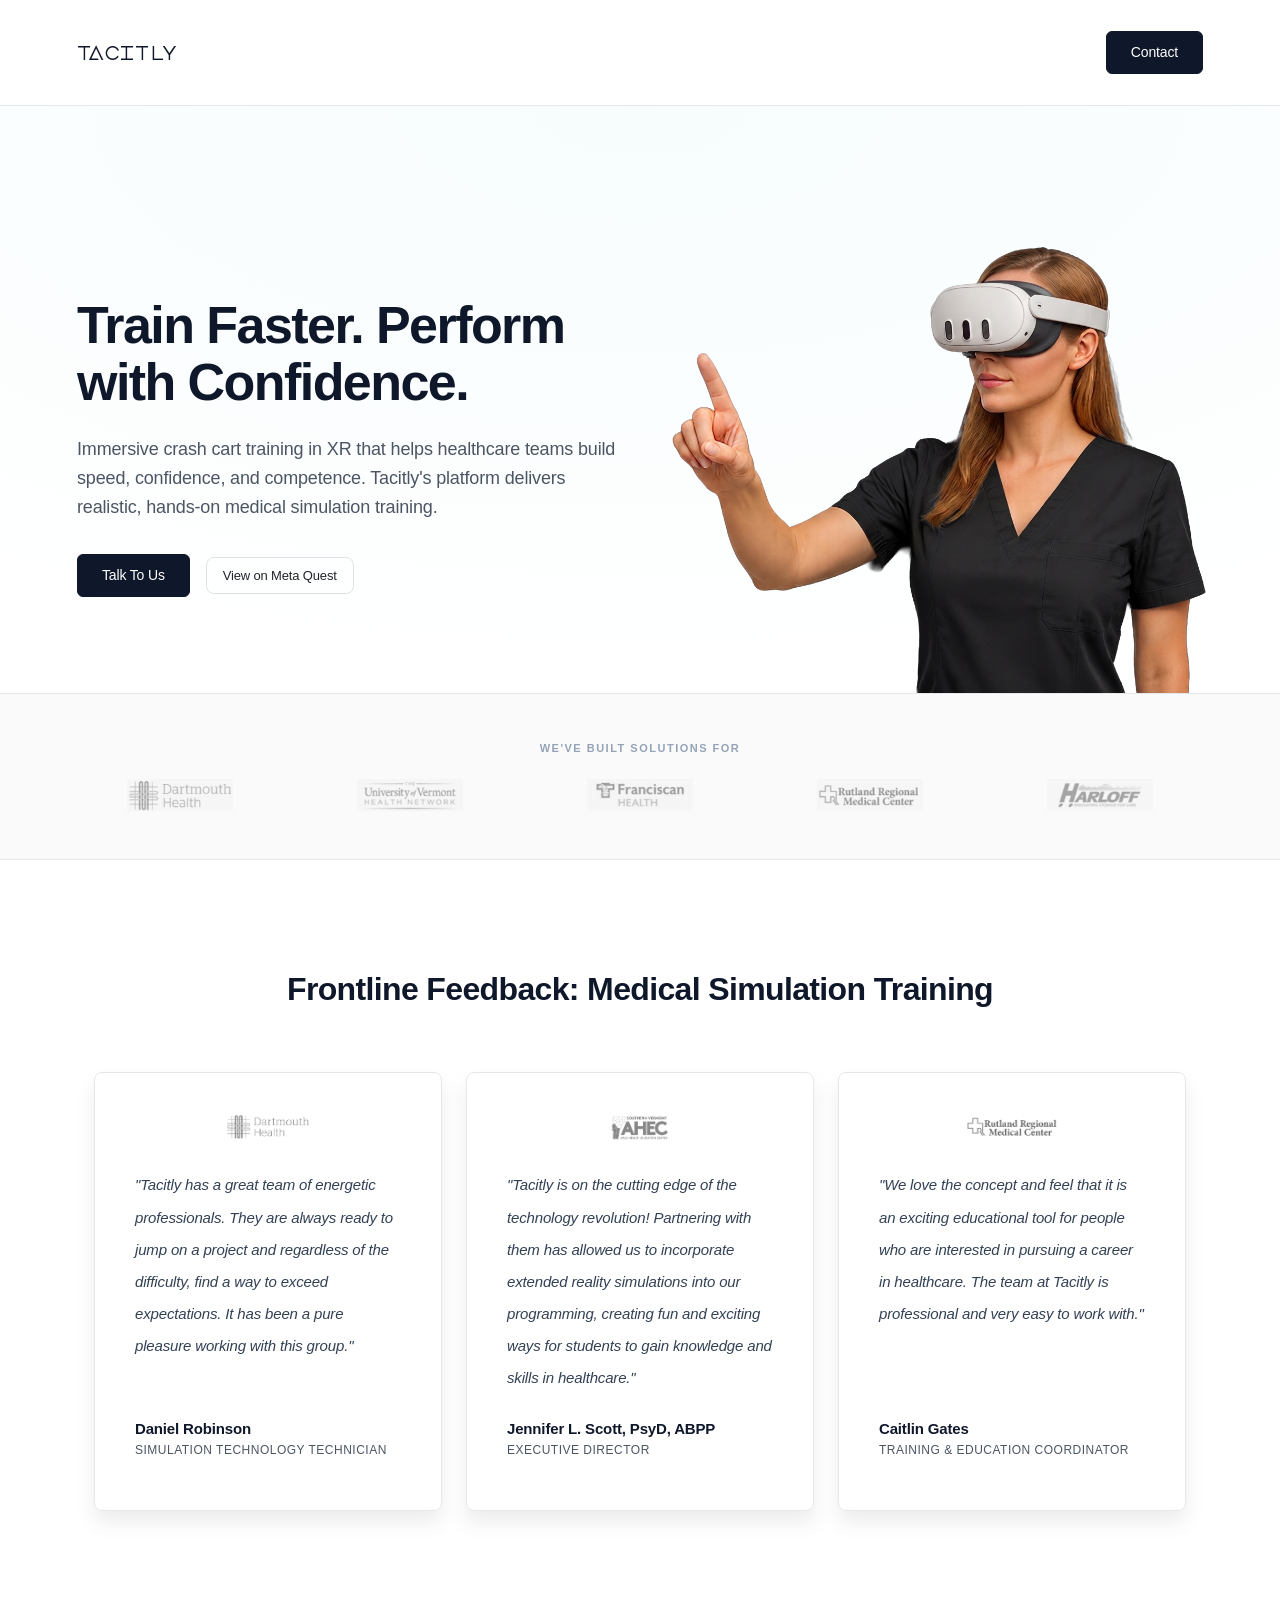
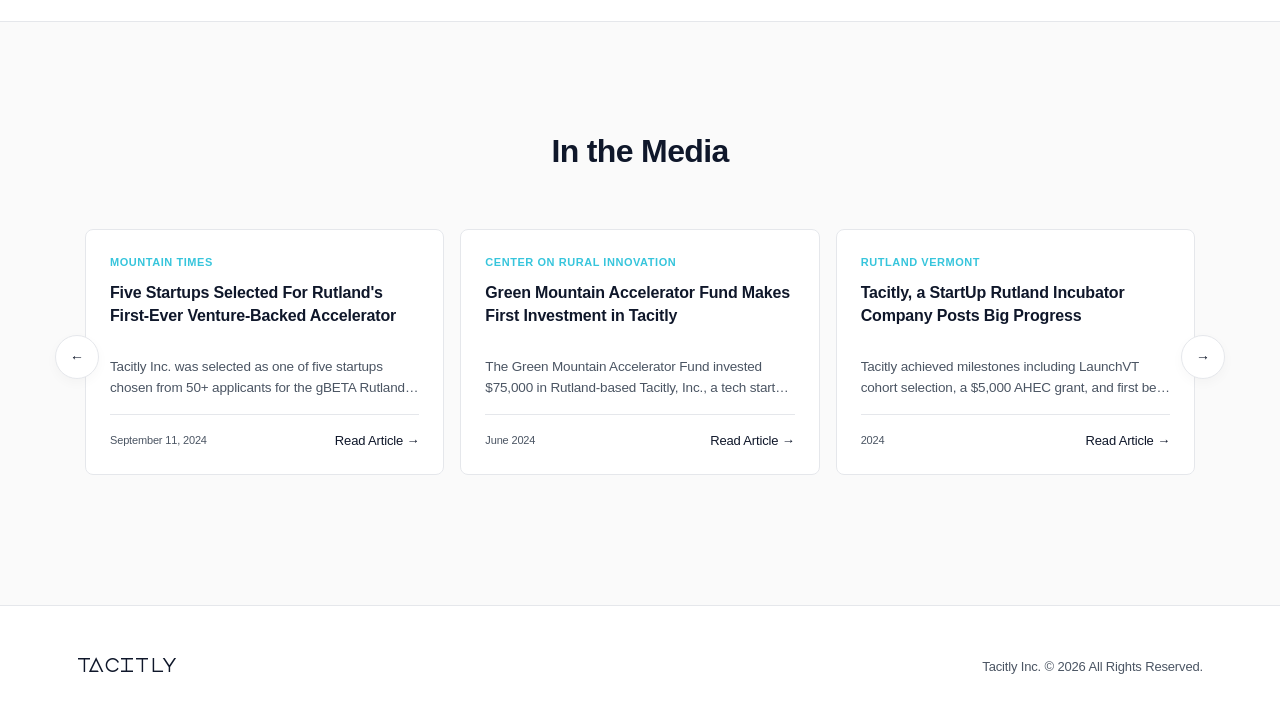
==== index.html @ 2a9a5fd8 "Update index.html" ====
<!DOCTYPE html>
<html lang="en">

<head>
    <meta charset="UTF-8">
    <meta name="viewport" content="width=device-width, initial-scale=1.0">
    <link class="favicon" rel="icon" href="favicon.ico" type="image/x-icon">
    <link rel="shortcut icon" href="favicon.ico" type="image/x-icon">

    <title>Tacitly | XR Training for Healthcare</title>
    <link rel="stylesheet" href="assets/css/bootstrap.min.css">
    <link rel="stylesheet" href="assets/css/aos.css">
    <link rel="stylesheet" href="assets/css/style.css">
    
    <style>
        /* ==========================================================================
           Hyper-Pro Design Tokens & Custom Font Compilation
           ========================================================================== */
        @font-face {
            font-family: 'EarthOrbiter';
            src: url('assets/earthorbiter.ttf') format('truetype');
            font-weight: normal;
            font-style: normal;
            font-display: swap;
        }

        :root {
            --bg-pure: #ffffff;
            --bg-subtle: #fafafa;
            --border-clean: #e5e7eb;
            --text-main: #0f172a;
            --text-muted: #4b5563;
            --accent-blue: #37c5dc;
        }

        body {
            font-family: -apple-system, BlinkMacSystemFont, "Segoe UI", Roboto, Helvetica, Arial, sans-serif;
            background-color: var(--bg-pure);
            color: var(--text-main);
            letter-spacing: -0.01em;
            -webkit-font-smoothing: antialiased;
        }

        /* High-End Typography Brandmark */
        .brand_text {
            font-family: 'EarthOrbiter', sans-serif;
            color: var(--text-main);
            font-size: 22px;
            font-weight: normal;
            letter-spacing: 0.05em;
            text-transform: uppercase;
            text-decoration: none;
            display: inline-block;
            line-height: 1;
        }
        a.brand_text:hover {
            color: var(--text-main);
            opacity: 0.85;
        }

        /* Clean Header */
        .header {
            background: rgba(255, 255, 255, 0.8) !important;
            backdrop-filter: blur(12px);
            -webkit-backdrop-filter: blur(12px);
            border-bottom: 1px solid var(--border-clean);
            transition: all 0.2s ease;
        }

        /* Geometric Action Buttons */
        .btn_pro_primary {
            background-color: #0f172a;
            color: #ffffff;
            font-weight: 500;
            font-size: 14px;
            padding: 10px 24px;
            border-radius: 6px;
            border: 1px solid #0f172a;
            transition: all 0.15s ease-in-out;
            text-decoration: none;
            display: inline-block;
        }
        .btn_pro_primary:hover {
            background-color: #1e293b;
            color: #ffffff;
            border-color: #1e293b;
        }

        /* Typography Scale */
        .hero_title {
            font-size: 52px;
            font-weight: 700;
            letter-spacing: -0.03em;
            line-height: 1.1;
            color: var(--text-main);
            margin-bottom: 24px;
        }
        @media (max-width: 991px) {
            .hero_title { font-size: 40px; }
        }

        .hero_desc {
            font-size: 18px;
            line-height: 1.6;
            color: var(--text-muted);
            margin-bottom: 32px;
            max-width: 540px;
        }

        .hero_sec {
            padding-top: 120px 0 90px 0;
            background: radial-gradient(100% 100% at 50% 0%, rgba(55, 197, 220, 0.04) 0%, rgba(255, 255, 255, 0) 100%);
        }

        .hero_imgBox img {
            border-radius: 0;
            border: none;
            box-shadow: none;
        }

        /* Institutional Partner Section */
        .featured_sec {
            padding: 48px 0;
            border-top: 1px solid var(--border-clean);
            border-bottom: 1px solid var(--border-clean);
            background: var(--bg-subtle);
        }
        .featured_logo {
            max-height: 32px !important;
            object-fit: contain;
            filter: grayscale(1) contrast(0.9) opacity(0.5);
            transition: filter 0.2s ease;
        }
        .featured_logo:hover {
            filter: grayscale(1) contrast(1) opacity(0.8);
        }

        /* Testimonials Layout Grid */
        .feedbacks_sec {
            background-color: var(--bg-pure);
            padding: 110px 0;
        }
        .feedbacks_secTitle {
            font-size: 32px;
            font-weight: 700;
            letter-spacing: -0.02em;
            margin-bottom: 64px;
        }
        .feedback_item {
            background: var(--bg-pure);
            border-radius: 8px;
            padding: 40px;
            border: 1px solid var(--border-clean);
            height: 100%;
            display: flex;
            flex-direction: column;
            transition: border-color 0.2s ease;
        }
        .feedback_item:hover {
            border-color: #9ca3af;
        }
        .client_companyLogo {
            max-height: 28px;
            width: auto;
            object-fit: contain;
            filter: grayscale(1) opacity(0.7);
            margin-bottom: 28px;
            display: block;
        }
        .feedback_text {
            font-size: 15px;
            color: #334155;
            line-height: 1.6;
            margin-bottom: 24px;
            flex-grow: 1;
            font-style: italic;
        }
        .client_name {
            font-weight: 600;
            color: var(--text-main);
            font-size: 15px;
        }
        .client_status {
            font-size: 12px;
            color: var(--text-muted);
            font-weight: 400;
            text-transform: uppercase;
            letter-spacing: 0.5px;
        }

        /* Dynamic Horizontal Slider News Section Setup */
        .news_sec {
            background-color: var(--bg-subtle);
            border-top: 1px solid var(--border-clean);
            padding: 110px 0;
        }
        .news_secTitle {
            font-size: 32px;
            font-weight: 700;
            letter-spacing: -0.02em;
            margin-bottom: 48px;
        }
        .news_slider_container {
            position: relative;
            display: flex;
            align-items: center;
        }
        .news_scroll_wrapper {
            overflow-x: auto;
            overflow-y: hidden;
            display: flex;
            flex-wrap: nowrap;
            padding: 10px 0 20px 0;
            scroll-behavior: smooth;
            -webkit-overflow-scrolling: touch;
            width: 100%;
        }
        .news_scroll_wrapper::-webkit-scrollbar {
            height: 6px;
        }
        .news_scroll_wrapper::-webkit-scrollbar-track {
            background: var(--border-clean);
            border-radius: 10px;
        }
        .news_scroll_wrapper::-webkit-scrollbar-thumb {
            background: #cbd5e1;
            border-radius: 10px;
        }
        .news_scroll_item {
            flex: 0 0 100%;
            max-width: 100%;
        }
        @media (min-width: 768px) {
            .news_scroll_item {
                flex: 0 0 50%;
                max-width: 50%;
            }
        }
        @media (min-width: 992px) {
            .news_scroll_item {
                flex: 0 0 33.333333%;
                max-width: 33.333333%;
            }
        }
        .slide_btn {
            position: absolute;
            top: 50%;
            transform: translateY(-50%);
            width: 44px;
            height: 44px;
            background: var(--bg-pure);
            border: 1px solid var(--border-clean);
            border-radius: 50%;
            display: none;
            align-items: center;
            justify-content: center;
            cursor: pointer;
            box-shadow: 0 4px 12px rgba(0,0,0,0.03);
            z-index: 10;
            transition: all 0.15s ease;
            font-size: 14px;
            color: var(--text-main);
        }
        .slide_btn:hover {
            background: #0f172a;
            color: #ffffff;
            border-color: #0f172a;
        }
        .slide_btn_left { left: -22px; }
        .slide_btn_right { right: -22px; }
        @media (min-width: 1200px) {
            .slide_btn { display: flex; }
        }
        .news_card {
            background: var(--bg-pure);
            border-radius: 8px;
            border: 1px solid var(--border-clean);
            height: 100%;
            display: flex;
            flex-direction: column;
            transition: border-color 0.2s ease;
        }
        .news_card:hover {
            border-color: #cbd5e1;
        }
        .news_content {
            padding: 24px;
            display: flex;
            flex-direction: column;
            flex-grow: 1;
        }
        .news_publication {
            font-size: 11px;
            font-weight: 600;
            text-transform: uppercase;
            letter-spacing: 0.05em;
            color: var(--accent-blue);
            margin-bottom: 12px;
        }
        .news_title {
            font-size: 16px;
            font-weight: 600;
            line-height: 1.4;
            color: var(--text-main);
            margin-bottom: 8px;
            flex-grow: 1;
        }
        .news_excerpt {
            font-size: 13.5px;
            color: var(--text-muted);
            line-height: 1.5;
            margin-bottom: 16px;
            display: -webkit-box;
            -webkit-line-clamp: 2;
            -webkit-box-orient: vertical;
            overflow: hidden;
        }
        .news_link {
            color: var(--text-main);
            text-decoration: none;
            font-weight: 500;
            font-size: 13px;
        }
        .news_link:hover {
            color: var(--accent-blue);
        }

        /* Clean Footer Frame */
        .footer {
            background: var(--bg-pure);
            border-top: 1px solid var(--border-clean);
            padding: 48px 0;
        }
        .footer_cText {
            color: var(--text-muted);
            font-size: 13px;
        }
    </style>
</head>

<body>
    <header class="header sticky-top">
        <div class="container">
            <nav class="navbar navbar-expand-xl d-flex justify-content-between py-3">
                <a class="brand_text" href="index.html">TACITLY</a>
                <div class="header_navContent" id="header_navContent">
                    <ul class="navbar-nav align-items-center">
                         <li class="nav-item">
                             <a class="btn_pro_primary" href="mailto:contact@tacitly.com">Contact</a>
                         </li>
                    </ul>
                </div>
            </nav>
        </div>
    </header>

    <main class="main">
        <section class="hero_sec">
            <div class="container">
                <div class="row align-items-center g-5">
                    <div class="col-lg-6">
                        <div class="hero_content">
                            <h1 class="hero_title" data-aos="fade-up">
                                Train Faster. Perform with Confidence.
                            </h1>
                            <p class="hero_desc" data-aos="fade-up" data-aos-delay="100">
                                Immersive crash cart training in XR that helps healthcare teams build speed, confidence, and competence. Tacitly's platform delivers realistic, hands-on medical simulation training.
                            </p>
                            <div class="d-flex gap-3 align-items-center" data-aos="fade-up" data-aos-delay="200">
                                <a class="btn_pro_primary" href="mailto:contact@tacitly.com">Talk To Us</a>
                                <a class="btn btn-outline-dark border rounded-3 px-3 py-2" href="https://www.meta.com/experiences/8149083865106956/" target="_blank" style="font-size: 13px; font-weight: 500;">
                                    View on Meta Quest
                                </a>
                            </div>
                        </div>
                    </div>
                    <div class="col-lg-6">
                        <div class="hero_imgBox" data-aos="fade-left">
                            <img class="img-fluid w-100" src="assets/img/hero.png" alt="Tacitly XR Simulation Interface">
                        </div>
                    </div>
                </div>
            </div>
        </section>

        <section class="featured_sec">
             <div class="container">
                 <h2 class="text-center mb-4" style="font-size: 11px; font-weight:700; text-transform: uppercase; letter-spacing: 1.5px; color: #94a3b8;">We've built solutions for</h2>
                 <div class="row align-items-center justify-content-center row-cols-2 row-cols-sm-5 g-4">
                     <div class="col text-center"><img class="featured_logo img-fluid" data-aos="fade-up" data-aos-delay="50" src="assets/img/dh.png" alt="Dartmouth Health"></div>
                     <div class="col text-center"><img class="featured_logo img-fluid" data-aos="fade-up" data-aos-delay="100" src="assets/img/uvm.png" alt="UVM Health"></div>
                     <div class="col text-center"><img class="featured_logo img-fluid" data-aos="fade-up" data-aos-delay="150" src="assets/img/franciscan.png" alt="Franciscan Health"></div>
                     <div class="col text-center"><img class="featured_logo img-fluid" data-aos="fade-up" data-aos-delay="200" src="assets/img/rrmc.png" alt="RRMC"></div>
                     <div class="col text-center"><img class="featured_logo img-fluid" data-aos="fade-up" data-aos-delay="250" src="assets/img/harloff.png" alt="Harloff Manufacturing"></div>
                 </div>
             </div>
        </section>

        <section class="feedbacks_sec">
             <div class="container">
                 <h2 class="feedbacks_secTitle text-center" data-aos="fade-up">Frontline Feedback: Medical Simulation Training</h2>
                 <div class="row g-4 match-height">
                     <div class="col-md-6 col-lg-4" data-aos="fade-up" data-aos-delay="50">
                         <div class="feedback_item">
                              <img class="client_companyLogo" src="assets/img/Dartmouth_Health.png" alt="Dartmouth Health">
                              <p class="feedback_text">
                                  "Tacitly has a great team of energetic professionals. They are always ready to jump on a project and regardless of the difficulty, find a way to exceed expectations. It has been a pure pleasure working with this group."
                              </p>
                              <div>
                                  <div class="client_name">Daniel Robinson</div>
                                  <div class="client_status">Simulation Technology Technician</div>
                              </div>
                         </div>
                     </div>
                     <div class="col-md-6 col-lg-4" data-aos="fade-up" data-aos-delay="100">
                          <div class="feedback_item">
                               <img class="client_companyLogo" src="assets/img/AHEC_2.png" alt="AHEC">
                               <p class="feedback_text">
                                   "Tacitly is on the cutting edge of the technology revolution! Partnering with them has allowed us to incorporate extended reality simulations into our programming, creating fun and exciting ways for students to gain knowledge and skills in healthcare."
                               </p>
                               <div>
                                   <div class="client_name">Jennifer L. Scott, PsyD, ABPP</div>
                                   <div class="client_status">Executive Director</div>
                               </div>
                          </div>
                     </div>
                     <div class="col-md-6 col-lg-4" data-aos="fade-up" data-aos-delay="150">
                          <div class="feedback_item">
                               <img class="client_companyLogo" src="assets/img/Rutland_Regional_Medical_Center.png" alt="Rutland Regional Medical Center">
                               <p class="feedback_text">
                                   "We love the concept and feel that it is an exciting educational tool for people who are interested in pursuing a career in healthcare. The team at Tacitly is professional and very easy to work with."
                               </p>
                               <div>
                                   <div class="client_name">Caitlin Gates</div>
                                   <div class="client_status">Training & Education Coordinator</div>
                               </div>
                          </div>
                     </div>
                 </div>
             </div>
        </section>

        <section class="news_sec">
             <div class="container">
                 <h2 class="news_secTitle text-center" data-aos="fade-up">In the Media</h2>
                 <div class="news_slider_container">
                     <button class="slide_btn slide_btn_left" id="slideLeft">&#8592;</button>
                     <div class="news_scroll_wrapper" id="newsContainer">
                          </div>
                     <button class="slide_btn slide_btn_right" id="slideRight">&#8594;</button>
                 </div>
             </div>
        </section>
    </main>

    <footer class="footer">
        <div class="container">
            <div class="row align-items-center gy-3">
                <div class="col-md-4">
                    <span class="brand_text">TACITLY</span>
                </div>
                <div class="col-md-8 text-md-end">
                    <p class="footer_cText mb-0">
                        Tacitly Inc. &copy; <span id="year"></span> All Rights Reserved.
                    </p>
                </div>
            </div>
        </div>
    </footer>

    <script src="assets/js/jquery-3.7.0.min.js"></script>
    <script src="assets/js/bootstrap.bundle.min.js"></script>
    <script src="assets/js/aos.js"></script>
    <script src="assets/js/script.js"></script>

    <script>
        document.getElementById('year').textContent = new Date().getFullYear();

        // High-legitimacy array keeping the text tracking intact
        const newsData = [
            {
                title: "Five Startups Selected For Rutland's First-Ever Venture-Backed Accelerator",
                publication: "Mountain Times",
                excerpt: "Tacitly Inc. was selected as one of five startups chosen from 50+ applicants for the gBETA Rutland program, recognized for growth potential and investor readiness.",
                date: "September 11, 2024",
                link: "https://mountaintimes.info/2024/09/11/five-startups-selected-for-rutlandsfirst-ever-venture-backed-accelerator/"
            },
            {
                title: "Green Mountain Accelerator Fund Makes First Investment in Tacitly",
                publication: "Center on Rural Innovation",
                excerpt: "The Green Mountain Accelerator Fund invested $75,000 in Rutland-based Tacitly, Inc., a tech startup specializing in AR and VR tools for training healthcare professionals.",
                date: "June 2024",
                link: "https://ruralinnovation.us/press-releases/green-mountain-accelerator-fund-makes-first-investment/"
            },
            {
                title: "Tacitly, a StartUp Rutland Incubator Company Posts Big Progress",
                publication: "Rutland Vermont",
                excerpt: "Tacitly achieved milestones including LaunchVT cohort selection, a $5,000 AHEC grant, and first beta tests with 50+ nursing students at UVM and Castleton University.",
                date: "2024",
                link: "https://rutlandvermont.com/tacitly-a-startup-rutland-incubator-company-posts-big-progress/"
            },
            {
                title: "A Rutland Startup Created a Virtual Reality Tool to Train Nurses in Emergency Responses",
                publication: "VT Digger",
                excerpt: "VR simulation enables nursing students and professionals to practice and improve their skills in a safe, controlled environment for real-life emergencies.",
                date: "September 5, 2023",
                link: "https://vtdigger.org/2023/09/05/a-rutland-startup-created-a-virtual-reality-tool-to-train-nurses-in-emergency-responses/"
            },
            {
                title: "Chawla Comments to VTDigger on VR 'Crash Cart' Training Tool",
                publication: "UVM Larner College of Medicine",
                excerpt: "Raj Chawla, faculty technology liaison at Larner, discussed innovative VR crash cart technology for emergency response training.",
                date: "September 2023",
                link: "https://www.uvm.edu/larnermed/news/chawla-comments-vtdigger-vr-crash-cart-training-tool"
            },
            {
                title: "Partnership Tests VT Virtual Tech Trains Future Nurses",
                publication: "WCAX",
                excerpt: "The University of Vermont and Castleton University have partnered using VR technology to help train future nurses through virtual simulations and clinical scenarios.",
                date: "May 18, 2023",
                link: "https://www.wcax.com/2023/05/18/partnership-tests-vt-virtual-tech-trains-future-nurses/"
            },
            {
                title: "LaunchVT Announces 2023 Accelerator Cohort",
                publication: "Vermont Biz",
                excerpt: "LaunchVT's 2023 cohort includes eight Vermont startups paired with dedicated business coaches for a twelve-week intensive accelerator program.",
                date: "April 2023",
                link: "https://vermontbiz.com/news/2023/april/12/launchvt-announces-2023-accelerator-cohort"
            },
            {
                title: "Southern Vermont AHEC Sponsors Tacitly's Innovative Work",
                publication: "Southern Vermont AHEC",
                excerpt: "Southern Vermont AHEC is thrilled to sponsor Tacitly's innovative work and be part of this groundbreaking initiative in healthcare training.",
                date: "2023",
                link: "https://www.facebook.com/svahec/posts/690107573125844/"
            }
        ];

        function renderNewsCards() {
            const container = document.getElementById('newsContainer');
            container.innerHTML = '';

            newsData.forEach((item, index) => {
                const col = document.createElement('div');
                col.className = 'news_scroll_item px-2';
                col.setAttribute('data-aos', 'fade-up');
                col.setAttribute('data-aos-delay', (index * 50).toString());

                const card = document.createElement('div');
                card.className = 'news_card';
                card.innerHTML = `
                    <div class="news_content">
                        <div class="news_publication">${item.publication}</div>
                        <h3 class="news_title">${item.title}</h3>
                        <p class="news_excerpt">${item.excerpt}</p>
                        <div class="d-flex justify-content-between align-items-center pt-3 mt-auto border-top" style="border-color: var(--border-clean) !important;">
                            <span style="font-size: 11px; color: var(--text-muted);">${item.date}</span>
                            <a href="${item.link}" target="_blank" class="news_link">Read Article →</a>
                        </div>
                    </div>
                `;
                col.appendChild(card);
                container.appendChild(col);
            });

            if (typeof AOS !== 'undefined') {
                AOS.refresh();
            }
        }

        $(document).ready(function() {
            renderNewsCards();

            const scrollContainer = $('#newsContainer');
            
            $('#slideRight').on('click', function() {
                const cardWidth = $('.news_scroll_item').outerWidth();
                scrollContainer.animate({ scrollLeft: scrollContainer.scrollLeft() + cardWidth }, 300);
            });

            $('#slideLeft').on('click', function() {
                const cardWidth = $('.news_scroll_item').outerWidth();
                scrollContainer.animate({ scrollLeft: scrollContainer.scrollLeft() - cardWidth }, 300);
            });
        });
    </script>
</body>
</html>
---- assets/css/style.css ----
/* ...................... start header section ...................... */
@import url('https://fonts.googleapis.com/css2?family=Lato:wght@400;700&family=Manrope&display=swap');

:root{
  --c_primary:#60ffc7;
  --c_black:#000000;
  --c_dark:#151515;
  --c_dark2: #1b1c31;
  --c_darkLight:rgba(0, 0, 0, 0.6);
  --c_gray:#9b9b9b;
  --c_light:rgba(255, 255, 255, 0.549);
  --c_white:#ffffff;

  --bg_primary:#60ffc7;
  --bg_black:#000000;
  --bg_dark:#151515;
  --bg_white:#ffffff;

  --ff_lato:'Lato', sans-serif;
  --ff_manrope:'Manrope', sans-serif;

  --fs_xxl:60px;
  --fs_xl2:50px; /* sec_title */
  --fs_xl:48px;
  --fs_lg:26px;
  --fs_md3:22px;
  --fs_md2:20px;
  --fs_md:18px;
  --fs_def:16px;
  --fs_sm:14px;
}
*::-webkit-scrollbar {
  display: none;
}
* {
  -ms-overflow-style: none;
  scrollbar-width: none;
}
body{
  font-family:var(--ff_lato);
  line-height: 1.5;
}
.c_primary{color: var(--c_primary);}
.c_black{color: var(--c_black);}
.c_dark{color: var(--c_dark);}
.c_dark2{color: var(--c_dark2);}
.c_darkLight{color: var(--c_darkLight);}
.c_gray{color: var(--c_gray);}
.c_light{color: var(--c_light);}
.c_white{color: var(--c_white);}

.bg_primary{background-color: var(--bg_primary);}
.bg_black{background-color: var(--bg_black);}
.bg_dark{background-color: var(--bg_dark);}
.bg_white{background-color: var(--bg_white);}

.ff_lato{font-family: var(--ff_lato);}
.ff_manrope{font-family: var(--ff_manrope);}
.fs_xxl{font-size: var(--fs_xxl);}
.fs_xl2{font-size: var(--fs_xl2);}
.fs_xl{font-size: var(--fs_xl);}
.fs_lg{font-size: var(--fs_lg);}
.fs_md3{font-size: var(--fs_md3);}
.fs_md2{font-size: var(--fs_md2);}
.fs_md{font-size: var(--fs_md);}
.fs_def{font-size: var(--fs_def);}
.fs_sm{font-size: var(--fs_sm);}

.sec_title{
  font-size: var(--fs_xl2);
  letter-spacing: -0.02em;
}
.btn{
  padding: 0.85em 3.1em;
}
.btn_primary{
  background-color: var(--bg_primary);
}
.btn_primary:hover{
  background-color:#4ed6a6;
}
.inline_icon{
  height: 1.5em;
  width: 1.5em;
}
/* header */
.header {
  padding: 16px 0px;
  background-color: var(--bg_dark);
}

.header_logo{
  height: 32px;
}

.header .nav-item {
  margin-left: 24px;
}

.header .nav-link {
  font-size: var(--fs_sm);
  color: var(--c_white);
}
.header .nav-link:hover{
  color: var(--c_primary);
}
.main{
  max-width: 100vw;
  overflow: hidden;
}
.hero_sec{
  padding-top: 72px;
}
.hero_content{
  padding-top: 34px;
  margin-right: -6%;
}
.hero_title{
  line-height: 1.375em;
  margin-bottom: 0.95em;
}
.hero_desc{
  margin-bottom: 3.1em;
}
.hero_actBtn{
  font-size: 21px;
  padding: 1em 3.22em;
}
.hero_actBtn1{
  margin-right: 2.2em;
}
.hero_actBtn2 {
  padding: 0.9em 1em;
}
.hero_actBtn2 img{
  height: 1.8em;
}
.hero_imgBox{
  margin-left: -2%;
  margin-right: -4%;
}
.video_sec{

}
.video_box{
  position: relative;
  height: 0px;
  padding-bottom: 50%;
}
.video_box video{
  position: absolute;
  top:0px;
  left: 0px;
  width: 100%;
  height: 100%;
  -o-object-fit: cover;
     object-fit: cover;
}
.featured_sec{
  padding: 40px 0px 82px 0px;
}
.featured_secTitle{
  margin-bottom: 2.3636em;
}
.featured_logo{
  height: 53px;
  display: block;
  margin: auto;
}
.platform_sec{
  background: var(--bg_dark);
  padding: 93px 0px 120px 0px;
}
.platform_secTitle{
  margin-bottom: 0.85em;
}
.platform_secDesc{
  margin-bottom: 5.3em;
}
.platform_item{
  text-align: center;
}
.platform_imgBox{
  font-size: 72px;
  line-height: 1em;
  width: 2.0139em;
  height: 2.0139em;
  border-radius: 50%;
  background-color: var(--bg_black);
  -webkit-filter: drop-shadow(0em 0.1667em 0.1319em rgba(0,0,0,0.07));
          filter: drop-shadow(0em 0.1667em 0.1319em rgba(0,0,0,0.07));
  display: -ms-grid;
  display: grid;
  place-items: center;
  margin: auto auto 0.2em auto;
}
.platform_img{
  height: 1em;
  width: auto;
}
.platform_name{
  color:var(--c_white);
  font-size: var(--fs_md2);
}
.feedbacks_sec {
  padding: 86px 0px 165px 0px;
}
.feedbacks_secTitle{
  margin-bottom: 1.04em;
}
.feedback_item{
  background-color: var(--bg_white);
  padding: 38px 27px;
  border-radius: 10px;
  -webkit-filter: drop-shadow(0px 12px 9.5px rgba(0,0,0,0.07));
          filter: drop-shadow(0px 12px 9.5px rgba(0,0,0,0.07));
  min-height: 100%;
}
.client_name{
}
.client_status{
  margin-bottom:0.95em;
}
.client_companyLogo{
  font-size: 63px;
  line-height: 1em;
  height: 1em;
  margin-bottom: 0.28em;
}
.feedback_item p{
  line-height: 2.1429em;
}
.contact_sec{
  background-color: var(--bg_primary);
}
.contact_secTitle{
  line-height: 1.1167em;
  margin-bottom: 0px;
}
.contact_formBox{
  padding: 67px 62px 66px 40px;
  background-color: var(--bg_dark);
  color: var(--c_white);
  margin-left: 66px;
  max-width: 474px;
}
.inp_item{
  margin-bottom: 40px;
}
.inp_label{
  font-size: var(--fs_sm);
  letter-spacing: 0.0167em;
  text-transform: uppercase;
  display: block;
  margin-bottom: 1em;
}
.inp_item .form-control{
  color: black;
  border: none;
  border-radius: 0px;
  background: white;
  border-bottom: 2px solid var(--c_white);
  -webkit-box-shadow: none;
          box-shadow: none;
}
.subscribe_sec{
  padding: 76px 0px 74px 0px;
}
.subscribe_secTitle{
  margin-bottom: 1.2273em;
}
.subscribe_inpGrp{
  border: 1px solid var(--c_dark);
  overflow: hidden;
  max-width: 390px;
  margin: auto;
  font-size: var(--fs_sm);
}
.subscribe_inpGrp input{
  border: none;
  -webkit-box-shadow: none !important;
          box-shadow: none !important;
}
.subscribe_inpGrp .btn{
  font-size: var(--fs_sm);
  padding: 1em 2.6em;
}
.footer{
  padding: 20px 0px;
  color: var(--c_white);
  background-color: var(--bg_dark);
}
.footer_cText{
  line-height: 1.8em;
}
.footer_nav{
  list-style: none;
  display: -webkit-box;
  display: -ms-flexbox;
  display: flex;
  -webkit-box-align: center;
      -ms-flex-align: center;
          align-items: center;
  margin-bottom: 0px;
  padding-left: 0px;
  -webkit-box-pack: end;
      -ms-flex-pack: end;
          justify-content: flex-end;
}
.footer_navItem{
  margin-left: 38px;
}
.footer_navLink{
  color: var(--c_white);
  font-size: var(--fs_sm);
  text-decoration: none;
}
.footer_navLink:hover{
  color: var(--c_primary);
}
.footer_navIcon{
  height: 2.4286em;
}
@media(min-width:768px){
  .col-md_20{
    width: 20%;
  }
}
@media(min-width:1200px){
  .container{
    max-width: 1150px;
  }
  .container_xsm{
    max-width: 1000px;
  }
  .container_sm{
    max-width:1072px;
  }
  .container_lg{
    max-width: 1180px;
  }
  .feedbacks_sec .container {
    max-width: 1116px;
  }
  .g_lg{
    --bs-gutter-x: 30px;
    --bs-gutter-y: 30px;
  }
}
@media(min-width:1400px){
  .container{
    max-width: 1290px;
  }
  .container_xsm{
    max-width: 1090px;
  }
  .container_sm{
    max-width:1190px;
  }
  .container_lg{
    max-width: 1310px;
  }
  .feedbacks_sec .container{
    max-width: 1254px;
  }
  .g_lg{
    --bs-gutter-x: 36px;
    --bs-gutter-y: 36px;
  }
}
@media(min-width:1800px){
  .video_sec {
    max-width: 1310px;
    margin: auto;
  }
}

@media(max-width:1399.98px){
  :root{
    --fs_xxl:52px; /**/
    --fs_xl2:44px; /**/
    --fs_xl:42px; /**/
    --fs_lg:23px; /**/
    --fs_md3:20px; /**/
    --fs_md2:18px; /**/
    --fs_md:16px; /**/
    --fs_def:14px; /**/
    --fs_sm:12px;/**/
  }
  .header {
    padding: 15px 0px;
  }
  .header_logo {
    height: 30px;
  }
  .header .nav-item {
    margin-left: 28px;
  }
  .hero_sec {
    padding-top: 65px;
  }
  .hero_content {
    padding-top: 30px;
  }
  .hero_actBtn {
    font-size: 19px;
  }
  .featured_sec {
    padding: 37px 0px 78px 0px;
  }
  .featured_secTitle {
    margin-bottom: 2.1em;
  }
  .featured_logo {
    height: 44px;
  }
  .platform_sec {
    padding: 82px 0px 106px 0px;
  }
  .platform_imgBox {
    font-size: 63px;
  }
  .feedbacks_sec {
    padding: 78px 0px 148px 0px;
  }
  .feedback_item {
    padding: 36px 22px;
    border-radius: 8px;
  }
  .client_companyLogo {
    font-size: 58px;
  }
  .contact_formBox {
    padding: 56px 36px;
    margin-left: 58px;
    max-width: 422px;
  }
  .inp_item {
    margin-bottom: 34px;
  }
  .subscribe_sec {
    padding: 66px 0px;
  }
  .subscribe_inpGrp {
    max-width: 350px;
  }
  .footer_logo{
    height: 36px;
  }
}

@media(max-width:1199.98px){
  :root{
    --fs_xxl:46px;
    --fs_xl2:40px; 
    --fs_xl:36px; 
    --fs_lg: 19px;
    --fs_md3: 18px;
    --fs_md2: 17px;
  }
  .header_navContent {
    position: fixed;
    z-index: 1000;
    top: 0px;
    right: 0px;
    bottom: 0px;
    background-color: var(--bg_dark);
    width: 300px;
    padding: 20px 16px;
  }
  .header_navContent .navbar-toggler {
    display: block;
    margin-left: auto;
  }
  .header .navbar-nav{
    -webkit-box-align: initial;
        -ms-flex-align: initial;
            align-items: initial;
  }
  .header .nav-item {
    width: 100%;
    margin: 0px 0px 12px 0px !important;
  }
  .header .nav-link{
    padding: 10px;
    text-align: center;
  }
  .header .nav-item .btn{
    width: 100%;
  }
  .header .header_navContent {
    -webkit-transform: translateX(110%);
    -ms-transform: translateX(110%);
    transform: translateX(110%);
    -webkit-transition: 0.3s;
    -o-transition: 0.3s;
    transition: 0.3s;
    overflow-y: auto;
    border-radius: 10px 0px 0px 10px;
  }
  .header.active_header .header_navContent {
    -webkit-transform: translateX(0%);
    -ms-transform: translateX(0%);
    transform: translateX(0%);
  }
  .header.active_header .header_backDrop {
    display: block;
    position: fixed;
    z-index: 999;
    top: 0px;
    left: 0px;
    right: 0px;
    bottom: 0px;
    background-color: #00000080;
  }
  .hero_content {
    padding-top: 0px;
  }
  .hero_title {
    margin-bottom: 0.3em;
  }
  .hero_desc {
    margin-bottom: 1.4em;
  }
  .hero_actBtn {
    font-size: 16px;
  }
  .platform_secDesc {
    margin-bottom: 3em;
  }
  .platform_imgBox {
    font-size: 54px;
  }
  .inp_item .form-control{
    border-bottom-width: 1px;
  }
}
@media(max-width:991.98px){
  .hero_sec {
    padding-top: 50px;
  }
  .hero_imgBox {
    margin-left: 0px;
    margin-right: 0px;
  }
  .hero_content {
    margin-right: 0px;
    text-align: center;
    margin-bottom: 30px;
  }
  .featured_sec {
    padding: 60px 0px;
  }
  .featured_logo {
    height: 33px;
  }
  .platform_sec {
    padding: 80px 0px;
  }
  .feedbacks_sec {
    padding: 70px 0px 80px 0px;
  }
  .contact_sec{
    padding: 70px 0px;
  }
  .contact_secTitle{
    text-align: center;
    margin-bottom: 40px;
  }
  .contact_formBox {
    padding: 40px 32px;
    margin-left: auto;
    max-width: 100%;
    border-radius: 10px;
  }
  .footer_navItem {
    margin-left: 24px;
  }
}
@media(max-width:767.98px){
  .footer{
    padding: 30px 0px;
    text-align: center;
  }
  .footer_nav{
    -webkit-box-pack: center;
        -ms-flex-pack: center;
            justify-content: center;
  }
  .footer_navItem:first-child{
    margin-left: 0px;
  }
}
@media(max-width:575.98px){
  .hero_actBtn {
    font-size: 13px;
  }
  .hero_actBtn1 {
    margin-right: 1.2em;
  }
}
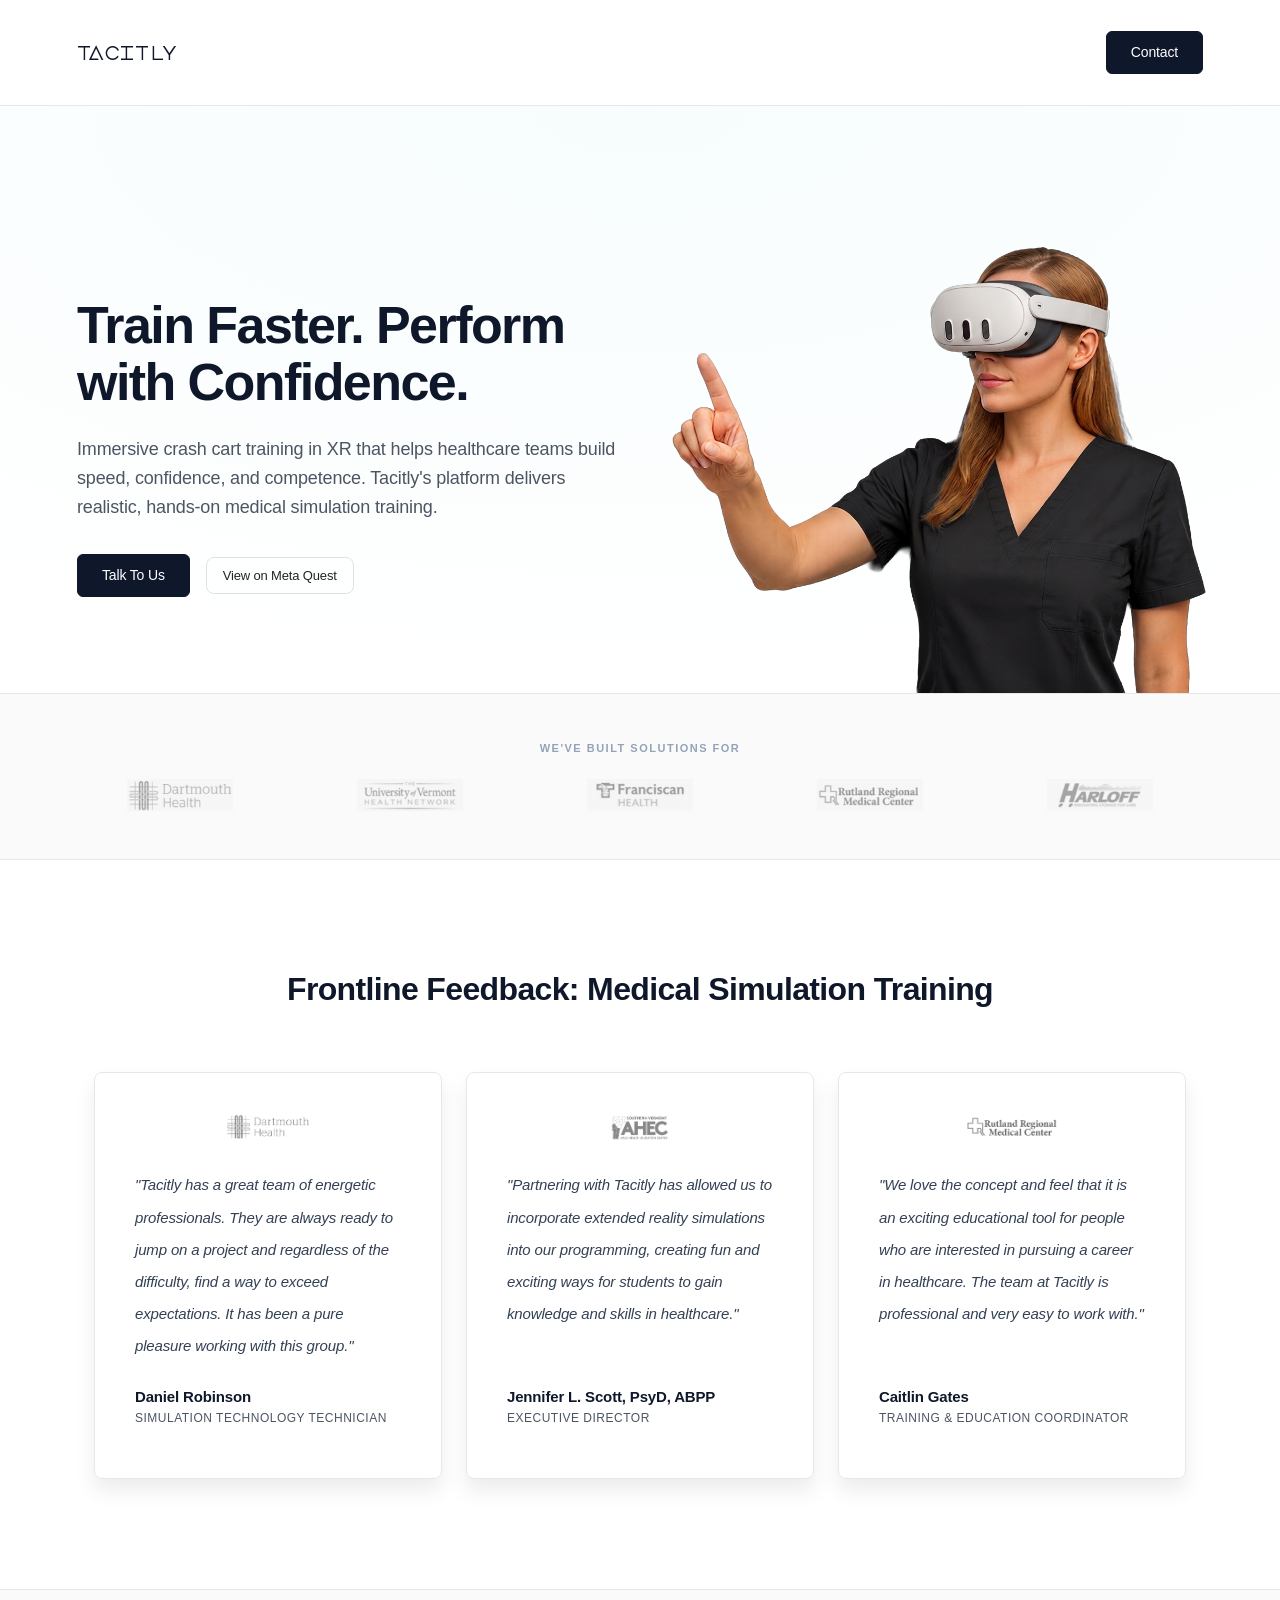
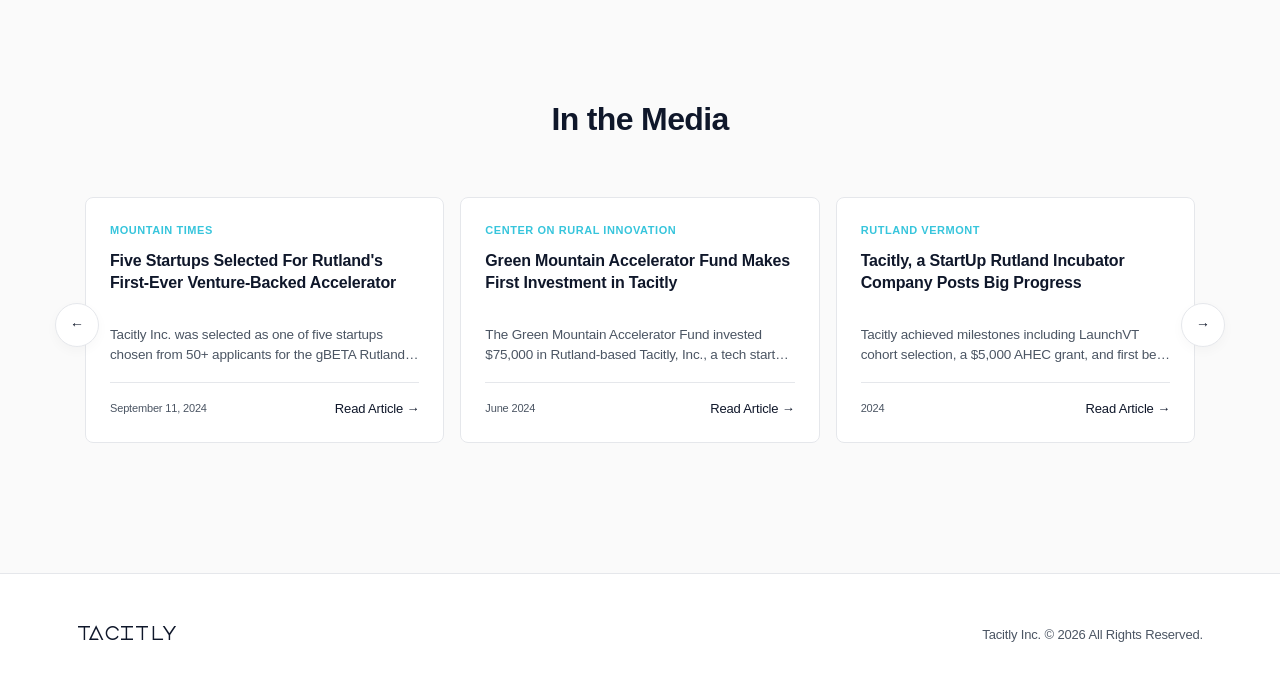
==== commit 55102f60: "Update index.html" ====
--- a/index.html
+++ b/index.html
@@ -416,7 +416,7 @@
                           <div class="feedback_item">
                                <img class="client_companyLogo" src="assets/img/AHEC_2.png" alt="AHEC">
                                <p class="feedback_text">
-                                   "Tacitly is on the cutting edge of the technology revolution! Partnering with them has allowed us to incorporate extended reality simulations into our programming, creating fun and exciting ways for students to gain knowledge and skills in healthcare."
+                                   "Partnering with Tacitly has allowed us to incorporate extended reality simulations into our programming, creating fun and exciting ways for students to gain knowledge and skills in healthcare."
                                </p>
                                <div>
                                    <div class="client_name">Jennifer L. Scott, PsyD, ABPP</div>
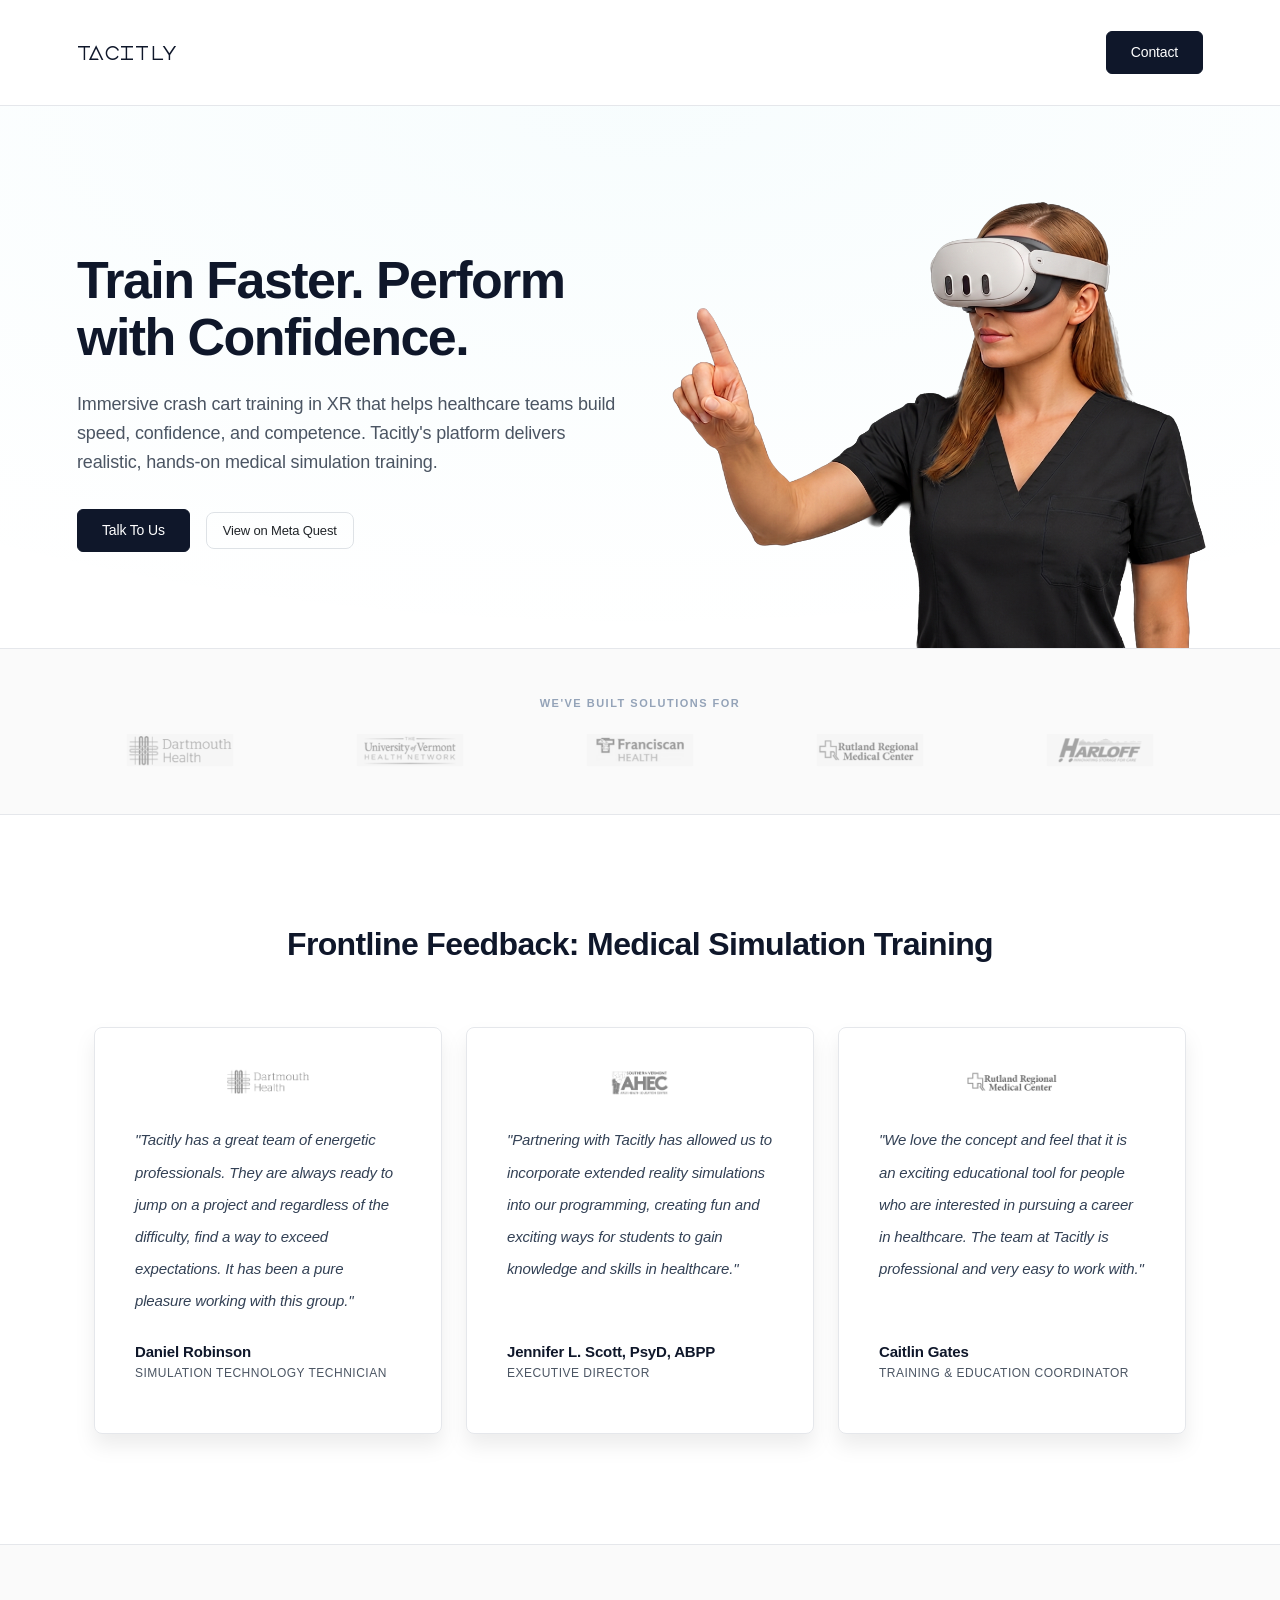
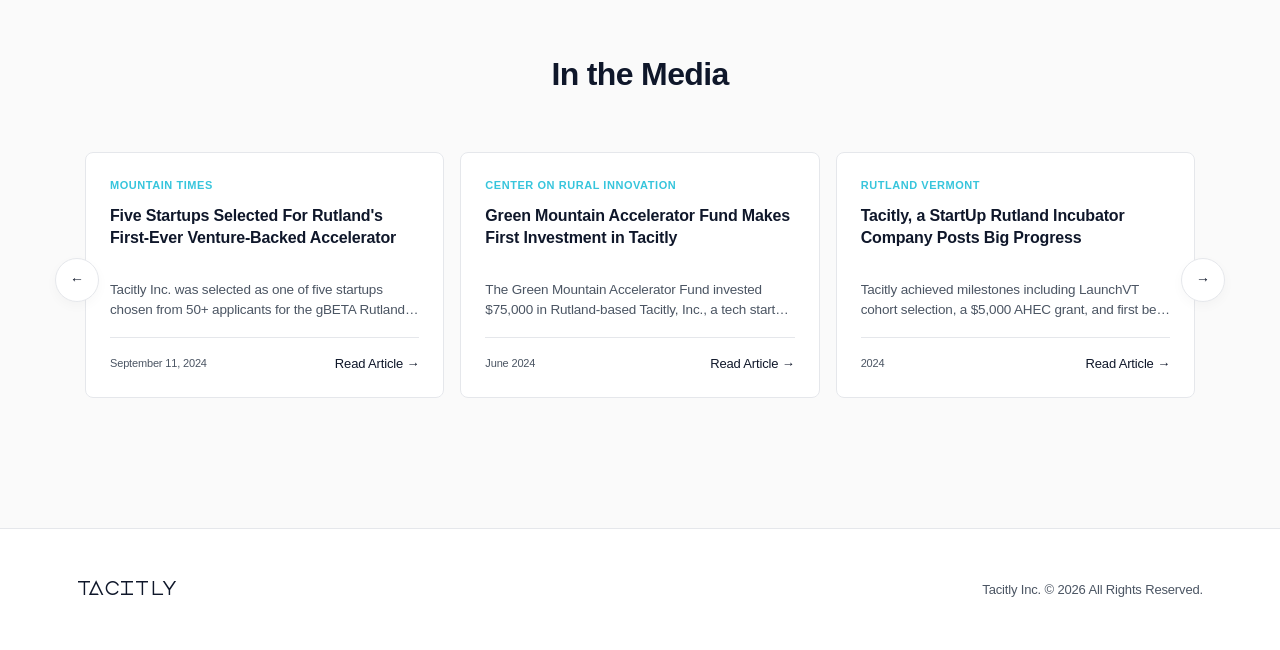
==== commit 63dfb315: "Update index.html" ====
--- a/index.html
+++ b/index.html
@@ -108,7 +108,7 @@
         }
 
         .hero_sec {
-            padding-top: 120px 0 90px 0;
+            padding-top: 20px;
             background: radial-gradient(100% 100% at 50% 0%, rgba(55, 197, 220, 0.04) 0%, rgba(255, 255, 255, 0) 100%);
         }
 
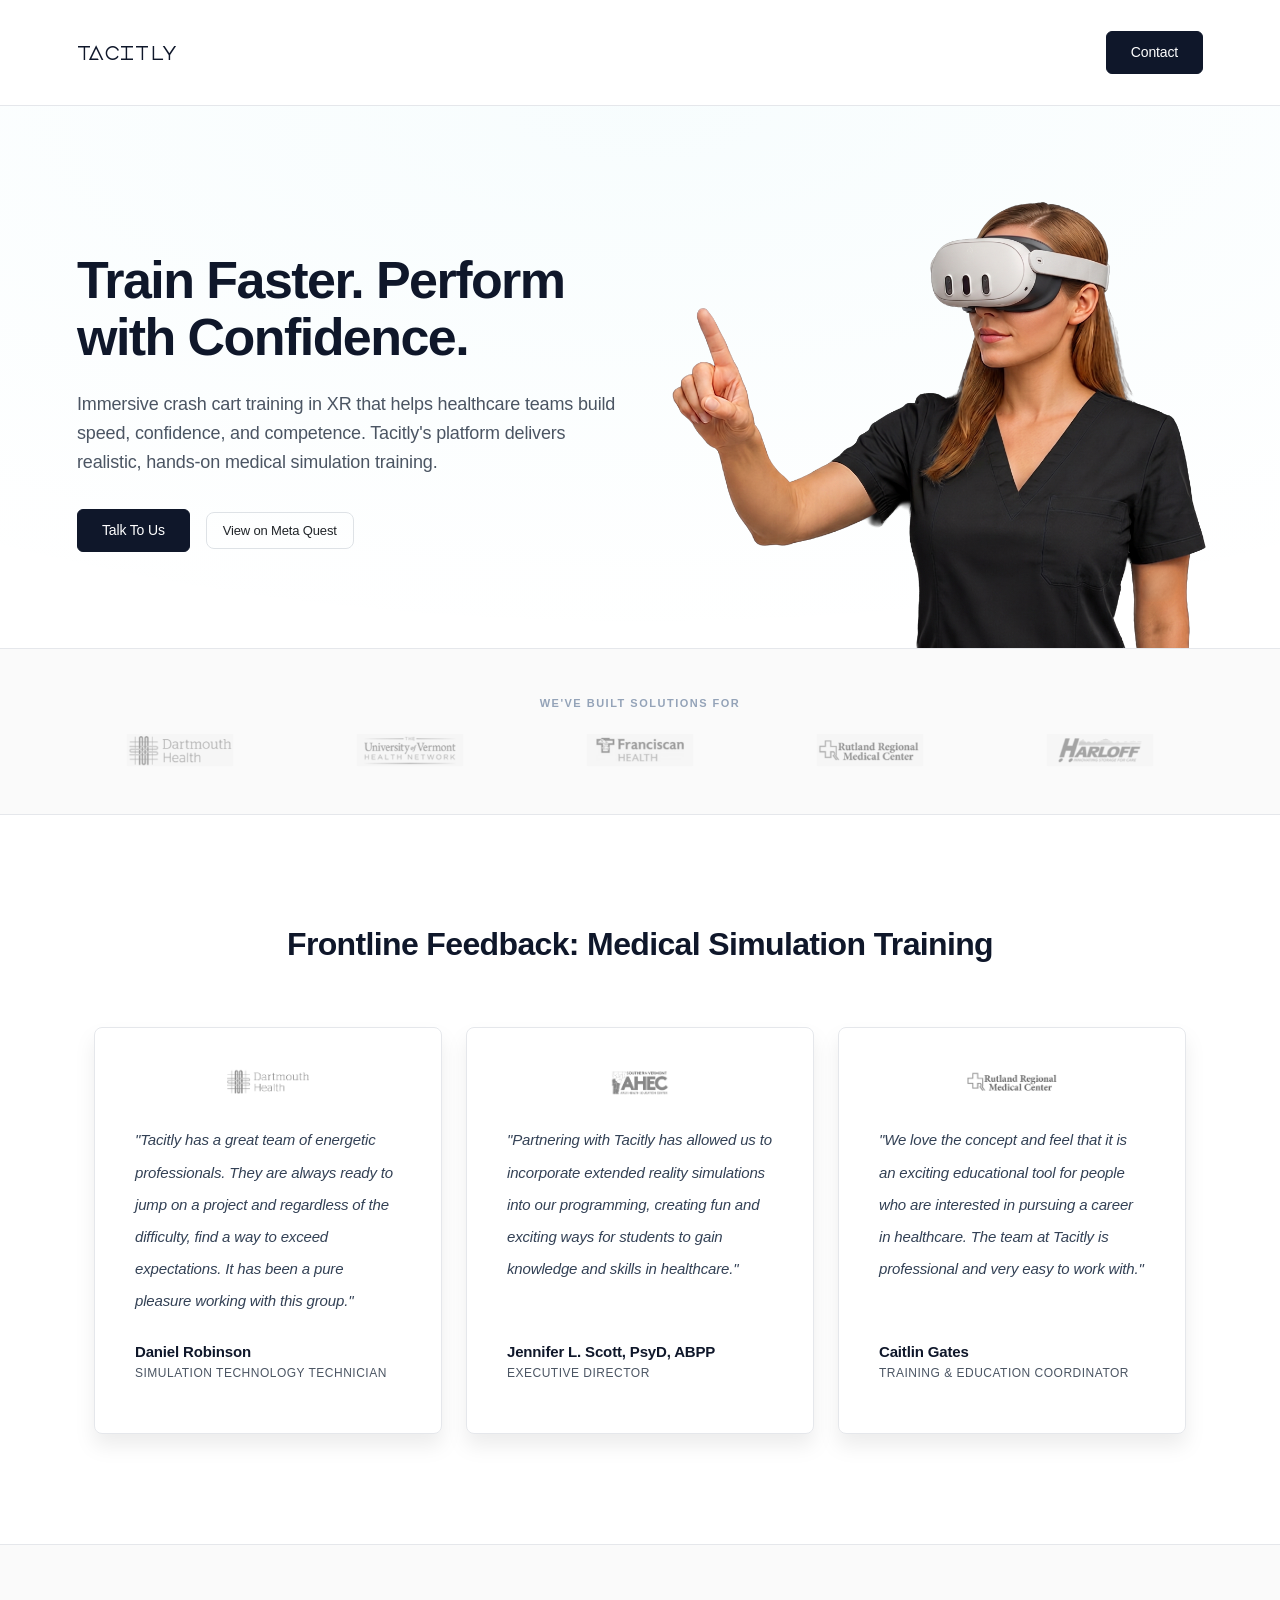
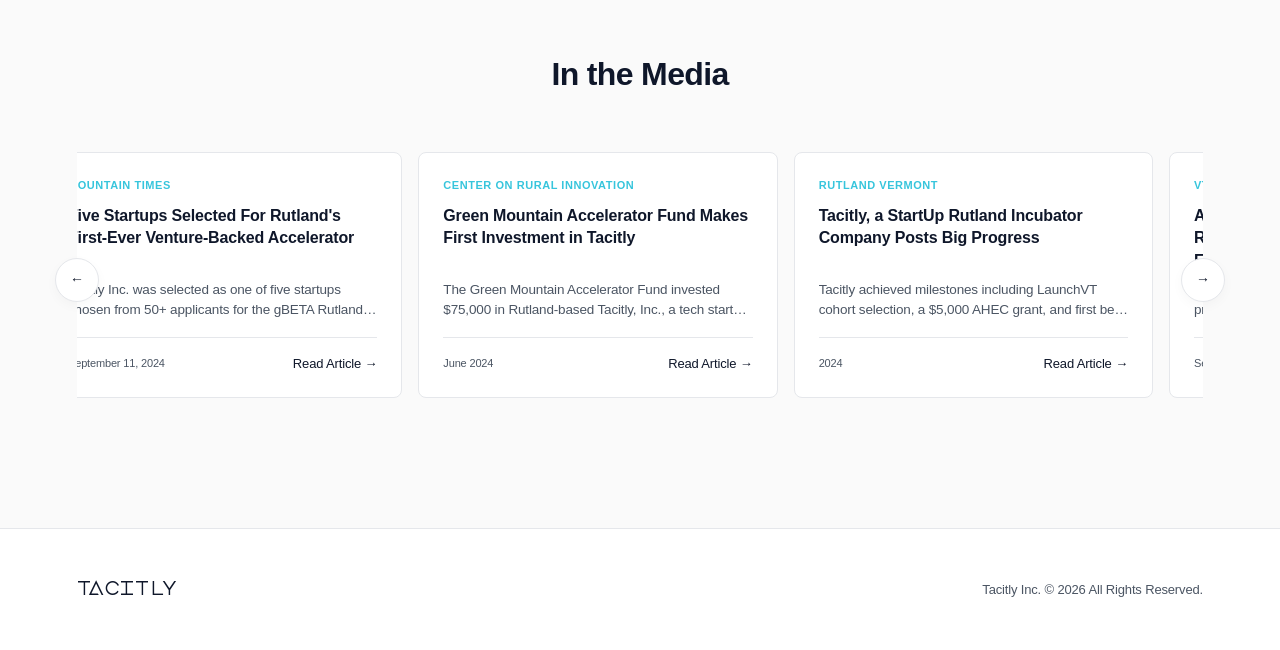
==== commit 862f8739: "Update index.html" ====
--- a/index.html
+++ b/index.html
@@ -473,116 +473,173 @@
     <script src="assets/js/aos.js"></script>
     <script src="assets/js/script.js"></script>
 
-    <script>
-        document.getElementById('year').textContent = new Date().getFullYear();
-
-        // High-legitimacy array keeping the text tracking intact
-        const newsData = [
-            {
-                title: "Five Startups Selected For Rutland's First-Ever Venture-Backed Accelerator",
-                publication: "Mountain Times",
-                excerpt: "Tacitly Inc. was selected as one of five startups chosen from 50+ applicants for the gBETA Rutland program, recognized for growth potential and investor readiness.",
-                date: "September 11, 2024",
-                link: "https://mountaintimes.info/2024/09/11/five-startups-selected-for-rutlandsfirst-ever-venture-backed-accelerator/"
-            },
-            {
-                title: "Green Mountain Accelerator Fund Makes First Investment in Tacitly",
-                publication: "Center on Rural Innovation",
-                excerpt: "The Green Mountain Accelerator Fund invested $75,000 in Rutland-based Tacitly, Inc., a tech startup specializing in AR and VR tools for training healthcare professionals.",
-                date: "June 2024",
-                link: "https://ruralinnovation.us/press-releases/green-mountain-accelerator-fund-makes-first-investment/"
-            },
-            {
-                title: "Tacitly, a StartUp Rutland Incubator Company Posts Big Progress",
-                publication: "Rutland Vermont",
-                excerpt: "Tacitly achieved milestones including LaunchVT cohort selection, a $5,000 AHEC grant, and first beta tests with 50+ nursing students at UVM and Castleton University.",
-                date: "2024",
-                link: "https://rutlandvermont.com/tacitly-a-startup-rutland-incubator-company-posts-big-progress/"
-            },
-            {
-                title: "A Rutland Startup Created a Virtual Reality Tool to Train Nurses in Emergency Responses",
-                publication: "VT Digger",
-                excerpt: "VR simulation enables nursing students and professionals to practice and improve their skills in a safe, controlled environment for real-life emergencies.",
-                date: "September 5, 2023",
-                link: "https://vtdigger.org/2023/09/05/a-rutland-startup-created-a-virtual-reality-tool-to-train-nurses-in-emergency-responses/"
-            },
-            {
-                title: "Chawla Comments to VTDigger on VR 'Crash Cart' Training Tool",
-                publication: "UVM Larner College of Medicine",
-                excerpt: "Raj Chawla, faculty technology liaison at Larner, discussed innovative VR crash cart technology for emergency response training.",
-                date: "September 2023",
-                link: "https://www.uvm.edu/larnermed/news/chawla-comments-vtdigger-vr-crash-cart-training-tool"
-            },
-            {
-                title: "Partnership Tests VT Virtual Tech Trains Future Nurses",
-                publication: "WCAX",
-                excerpt: "The University of Vermont and Castleton University have partnered using VR technology to help train future nurses through virtual simulations and clinical scenarios.",
-                date: "May 18, 2023",
-                link: "https://www.wcax.com/2023/05/18/partnership-tests-vt-virtual-tech-trains-future-nurses/"
-            },
-            {
-                title: "LaunchVT Announces 2023 Accelerator Cohort",
-                publication: "Vermont Biz",
-                excerpt: "LaunchVT's 2023 cohort includes eight Vermont startups paired with dedicated business coaches for a twelve-week intensive accelerator program.",
-                date: "April 2023",
-                link: "https://vermontbiz.com/news/2023/april/12/launchvt-announces-2023-accelerator-cohort"
-            },
-            {
-                title: "Southern Vermont AHEC Sponsors Tacitly's Innovative Work",
-                publication: "Southern Vermont AHEC",
-                excerpt: "Southern Vermont AHEC is thrilled to sponsor Tacitly's innovative work and be part of this groundbreaking initiative in healthcare training.",
-                date: "2023",
-                link: "https://www.facebook.com/svahec/posts/690107573125844/"
+<script>
+    document.getElementById('year').textContent = new Date().getFullYear();
+
+    const newsData = [
+        {
+            title: "Five Startups Selected For Rutland's First-Ever Venture-Backed Accelerator",
+            publication: "Mountain Times",
+            excerpt: "Tacitly Inc. was selected as one of five startups chosen from 50+ applicants for the gBETA Rutland program, recognized for growth potential and investor readiness.",
+            date: "September 11, 2024",
+            link: "https://mountaintimes.info/2024/09/11/five-startups-selected-for-rutlandsfirst-ever-venture-backed-accelerator/"
+        },
+        {
+            title: "Green Mountain Accelerator Fund Makes First Investment in Tacitly",
+            publication: "Center on Rural Innovation",
+            excerpt: "The Green Mountain Accelerator Fund invested $75,000 in Rutland-based Tacitly, Inc., a tech startup specializing in AR and VR tools for training healthcare professionals.",
+            date: "June 2024",
+            link: "https://ruralinnovation.us/press-releases/green-mountain-accelerator-fund-makes-first-investment/"
+        },
+        {
+            title: "Tacitly, a StartUp Rutland Incubator Company Posts Big Progress",
+            publication: "Rutland Vermont",
+            excerpt: "Tacitly achieved milestones including LaunchVT cohort selection, a $5,000 AHEC grant, and first beta tests with 50+ nursing students at UVM and Castleton University.",
+            date: "2024",
+            link: "https://rutlandvermont.com/tacitly-a-startup-rutland-incubator-company-posts-big-progress/"
+        },
+        {
+            title: "A Rutland Startup Created a Virtual Reality Tool to Train Nurses in Emergency Responses",
+            publication: "VT Digger",
+            excerpt: "VR simulation enables nursing students and professionals to practice and improve their skills in a safe, controlled environment for real-life emergencies.",
+            date: "September 5, 2023",
+            link: "https://vtdigger.org/2023/09/05/a-rutland-startup-created-a-virtual-reality-tool-to-train-nurses-in-emergency-responses/"
+        },
+        {
+            title: "Chawla Comments to VTDigger on VR 'Crash Cart' Training Tool",
+            publication: "UVM Larner College of Medicine",
+            excerpt: "Raj Chawla, faculty technology liaison at Larner, discussed innovative VR crash cart technology for emergency response training.",
+            date: "September 2023",
+            link: "https://www.uvm.edu/larnermed/news/chawla-comments-vtdigger-vr-crash-cart-training-tool"
+        },
+        {
+            title: "Partnership Tests VT Virtual Tech Trains Future Nurses",
+            publication: "WCAX",
+            excerpt: "The University of Vermont and Castleton University have partnered using VR technology to help train future nurses through virtual simulations and clinical scenarios.",
+            date: "May 18, 2023",
+            link: "https://www.wcax.com/2023/05/18/partnership-tests-vt-virtual-tech-trains-future-nurses/"
+        },
+        {
+            title: "LaunchVT Announces 2023 Accelerator Cohort",
+            publication: "Vermont Biz",
+            excerpt: "LaunchVT's 2023 cohort includes eight Vermont startups paired with dedicated business coaches for a twelve-week intensive accelerator program.",
+            date: "April 2023",
+            link: "https://vermontbiz.com/news/2023/april/12/launchvt-announces-2023-accelerator-cohort"
+        },
+        {
+            title: "Southern Vermont AHEC Sponsors Tacitly's Innovative Work",
+            publication: "Southern Vermont AHEC",
+            excerpt: "Southern Vermont AHEC is thrilled to sponsor Tacitly's innovative work and be part of this groundbreaking initiative in healthcare training.",
+            date: "2023",
+            link: "https://www.facebook.com/svahec/posts/690107573125844/"
+        }
+    ];
+
+    function createCardMarkup(item) {
+        return `
+            <div class="news_card">
+                <div class="news_content">
+                    <div class="news_publication">${item.publication}</div>
+                    <h3 class="news_title">${item.title}</h3>
+                    <p class="news_excerpt">${item.excerpt}</p>
+                    <div class="d-flex justify-content-between align-items-center pt-3 mt-auto border-top" style="border-color: var(--border-clean) !important;">
+                        <span style="font-size: 11px; color: var(--text-muted);">${item.date}</span>
+                        <a href="${item.link}" target="_blank" class="news_link">Read Article →</a>
+                    </div>
+                </div>
+            </div>
+        `;
+    }
+
+    function renderNewsCards() {
+        const container = document.getElementById('newsContainer');
+        container.innerHTML = '';
+
+        // Render original set of items
+        newsData.forEach((item) => {
+            const col = document.createElement('div');
+            col.className = 'news_scroll_item original_item px-2';
+            col.innerHTML = createCardMarkup(item);
+            container.appendChild(col);
+        });
+
+        // Clone the entire set and append to the end for seamless infinite loop text matching
+        newsData.forEach((item) => {
+            const col = document.createElement('div');
+            col.className = 'news_scroll_item cloned_item px-2';
+            col.innerHTML = createCardMarkup(item);
+            container.appendChild(col);
+        });
+
+        if (typeof AOS !== 'undefined') {
+            AOS.refresh();
+        }
+    }
+
+    $(document).ready(function() {
+        renderNewsCards();
+
+        const scrollContainer = document.getElementById('newsContainer');
+        let isHovered = false;
+        let currentScroll = 0;
+        const scrollSpeed = 0.6; // Adjust this number to make it faster or slower
+
+        // Track hover state
+        scrollContainer.addEventListener('mouseenter', () => {
+            isHovered = true;
+        });
+
+        scrollContainer.addEventListener('mouseleave', () => {
+            isHovered = false;
+            // Sync current position back to track state if user manually scrolled during pause
+            currentScroll = scrollContainer.scrollLeft;
+        });
+
+        // Fallback sync if user physically drags scrollbar
+        scrollContainer.addEventListener('scroll', () => {
+            if (isHovered) {
+                currentScroll = scrollContainer.scrollLeft;
             }
-        ];
-
-        function renderNewsCards() {
-            const container = document.getElementById('newsContainer');
-            container.innerHTML = '';
-
-            newsData.forEach((item, index) => {
-                const col = document.createElement('div');
-                col.className = 'news_scroll_item px-2';
-                col.setAttribute('data-aos', 'fade-up');
-                col.setAttribute('data-aos-delay', (index * 50).toString());
-
-                const card = document.createElement('div');
-                card.className = 'news_card';
-                card.innerHTML = `
-                    <div class="news_content">
-                        <div class="news_publication">${item.publication}</div>
-                        <h3 class="news_title">${item.title}</h3>
-                        <p class="news_excerpt">${item.excerpt}</p>
-                        <div class="d-flex justify-content-between align-items-center pt-3 mt-auto border-top" style="border-color: var(--border-clean) !important;">
-                            <span style="font-size: 11px; color: var(--text-muted);">${item.date}</span>
-                            <a href="${item.link}" target="_blank" class="news_link">Read Article →</a>
-                        </div>
-                    </div>
-                `;
-                col.appendChild(card);
-                container.appendChild(col);
-            });
-
-            if (typeof AOS !== 'undefined') {
-                AOS.refresh();
+        });
+
+        function autoScroll() {
+            if (!isHovered) {
+                currentScroll += scrollSpeed;
+                
+                // Calculate total scroll width of just the original non-cloned nodes
+                const originalItems = scrollContainer.querySelectorAll('.original_item');
+                let totalOriginalWidth = 0;
+                originalItems.forEach(item => {
+                    totalOriginalWidth += item.offsetWidth;
+                });
+
+                // When we have fully scrolled past the original set, loop back silently
+                if (currentScroll >= totalOriginalWidth) {
+                    currentScroll = 0;
+                }
+                
+                scrollContainer.scrollLeft = currentScroll;
             }
-        }
-
-        $(document).ready(function() {
-            renderNewsCards();
-
-            const scrollContainer = $('#newsContainer');
-            
-            $('#slideRight').on('click', function() {
-                const cardWidth = $('.news_scroll_item').outerWidth();
-                scrollContainer.animate({ scrollLeft: scrollContainer.scrollLeft() + cardWidth }, 300);
-            });
-
-            $('#slideLeft').on('click', function() {
-                const cardWidth = $('.news_scroll_item').outerWidth();
-                scrollContainer.animate({ scrollLeft: scrollContainer.scrollLeft() - cardWidth }, 300);
-            });
+            requestAnimationFrame(autoScroll);
+        }
+
+        // Initialize animation loop
+        requestAnimationFrame(autoScroll);
+
+        // Retain original side buttons click functionality safely paired with the tracker loop
+        $('#slideRight').on('click', function() {
+            const cardWidth = $('.news_scroll_item').outerWidth();
+            currentScroll += cardWidth;
+            scrollContainer.scrollLeft = currentScroll;
         });
-    </script>
+
+        $('#slideLeft').on('click', function() {
+            const cardWidth = $('.news_scroll_item').outerWidth();
+            currentScroll -= cardWidth;
+            if (currentScroll < 0) currentScroll = 0;
+            scrollContainer.scrollLeft = currentScroll;
+        });
+    });
+</script>
 </body>
 </html>
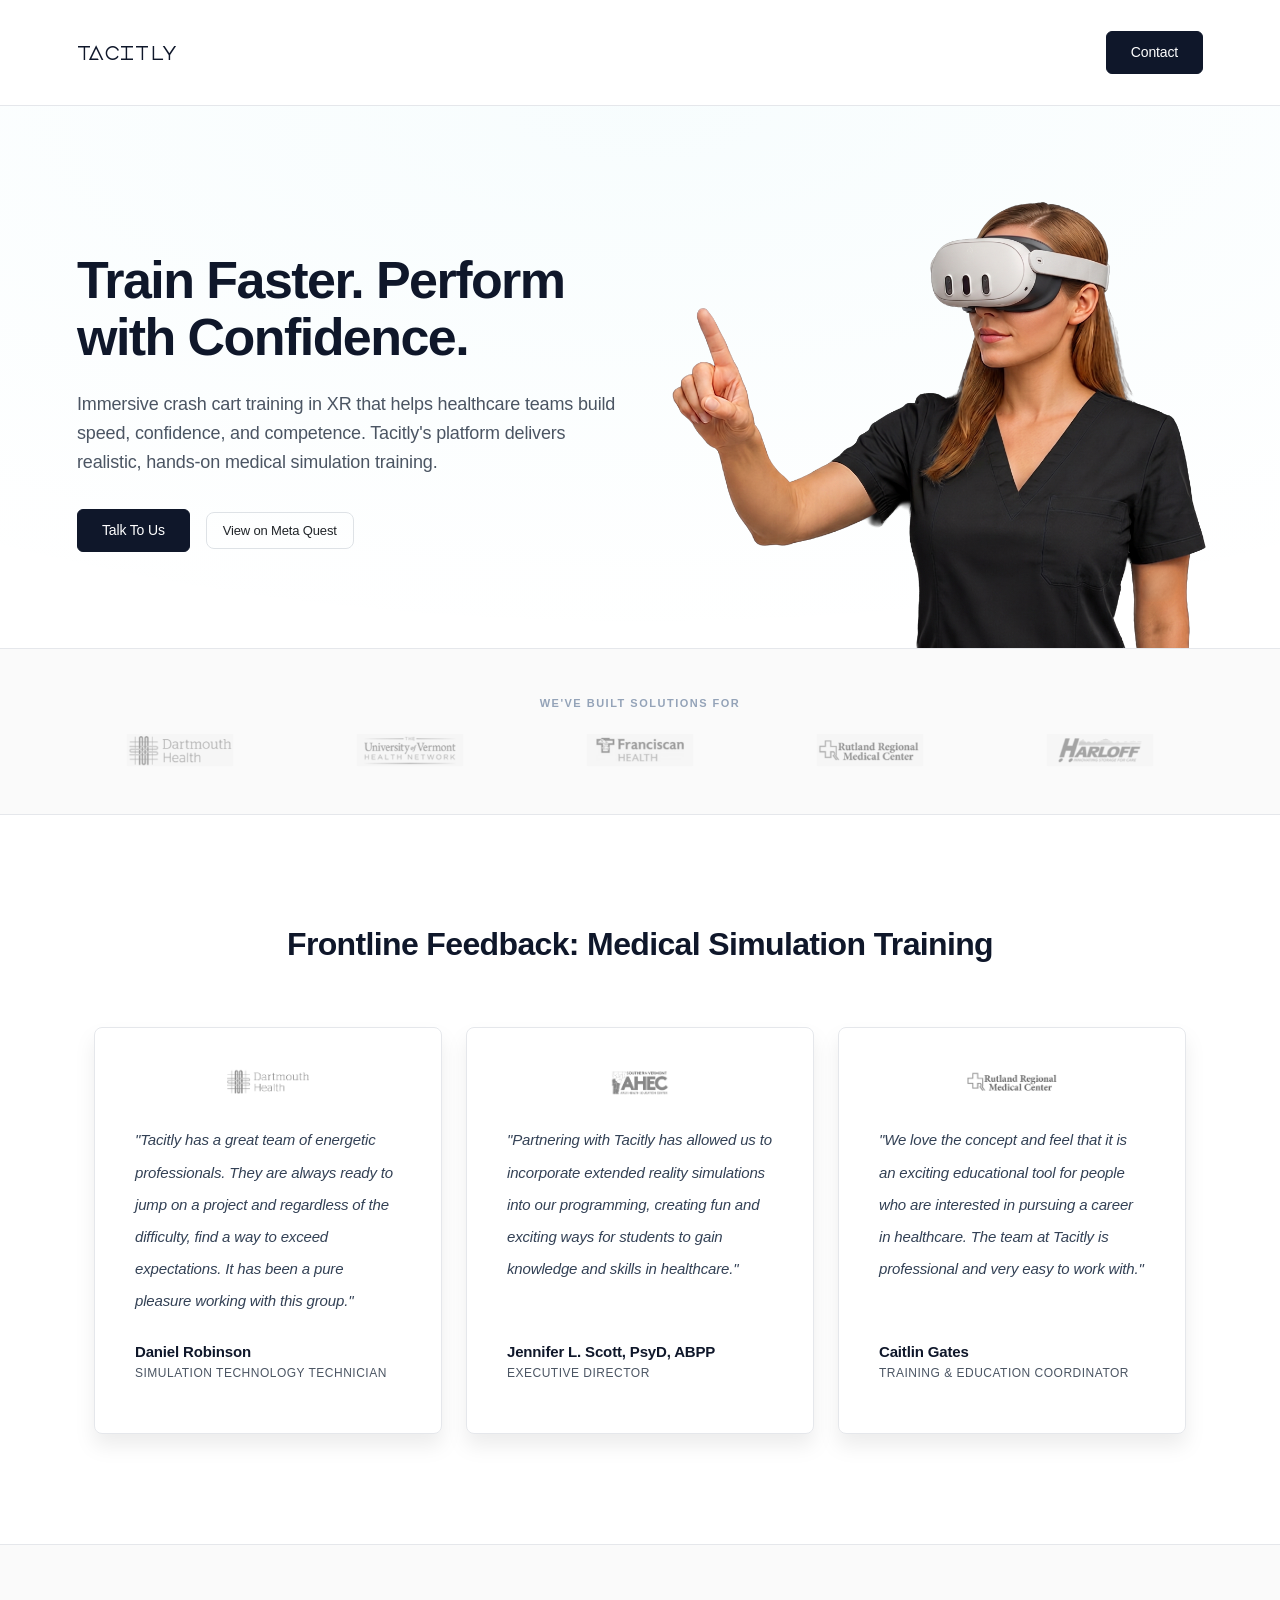
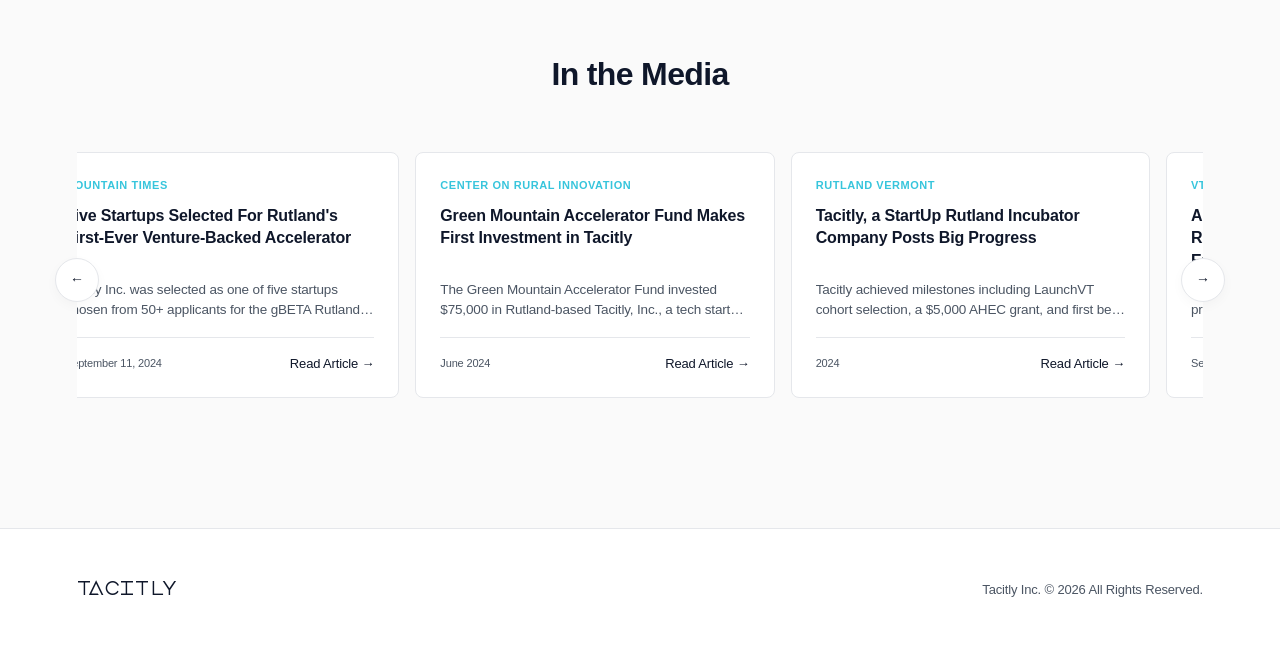
==== commit 0789f55e: "Update index.html" ====
--- a/index.html
+++ b/index.html
@@ -555,7 +555,7 @@
         const container = document.getElementById('newsContainer');
         container.innerHTML = '';
 
-        // Render original set of items
+        // Stripped out data-aos attributes completely to avoid CSS transition conflicts
         newsData.forEach((item) => {
             const col = document.createElement('div');
             col.className = 'news_scroll_item original_item px-2';
@@ -563,17 +563,12 @@
             container.appendChild(col);
         });
 
-        // Clone the entire set and append to the end for seamless infinite loop text matching
         newsData.forEach((item) => {
             const col = document.createElement('div');
             col.className = 'news_scroll_item cloned_item px-2';
             col.innerHTML = createCardMarkup(item);
             container.appendChild(col);
         });
-
-        if (typeof AOS !== 'undefined') {
-            AOS.refresh();
-        }
     }
 
     $(document).ready(function() {
@@ -582,38 +577,38 @@
         const scrollContainer = document.getElementById('newsContainer');
         let isHovered = false;
         let currentScroll = 0;
-        const scrollSpeed = 0.6; // Adjust this number to make it faster or slower
-
-        // Track hover state
-        scrollContainer.addEventListener('mouseenter', () => {
-            isHovered = true;
-        });
-
+        const pixelsPerSecond = 35; // Fine-tune speed easily right here
+        let lastTime = null;
+
+        scrollContainer.addEventListener('mouseenter', () => isHovered = true);
         scrollContainer.addEventListener('mouseleave', () => {
             isHovered = false;
-            // Sync current position back to track state if user manually scrolled during pause
             currentScroll = scrollContainer.scrollLeft;
+            lastTime = null; // Reset anchor point for smooth takeover
         });
 
-        // Fallback sync if user physically drags scrollbar
+        // Sync track state if manually dragged or swiped
         scrollContainer.addEventListener('scroll', () => {
             if (isHovered) {
                 currentScroll = scrollContainer.scrollLeft;
             }
         });
 
-        function autoScroll() {
+        function autoScroll(timestamp) {
+            if (!lastTime) lastTime = timestamp;
+            const deltaTime = (timestamp - lastTime) / 1000;
+            lastTime = timestamp;
+
             if (!isHovered) {
-                currentScroll += scrollSpeed;
+                currentScroll += pixelsPerSecond * deltaTime;
                 
-                // Calculate total scroll width of just the original non-cloned nodes
                 const originalItems = scrollContainer.querySelectorAll('.original_item');
                 let totalOriginalWidth = 0;
                 originalItems.forEach(item => {
                     totalOriginalWidth += item.offsetWidth;
                 });
 
-                // When we have fully scrolled past the original set, loop back silently
+                // Hard loop reset point
                 if (currentScroll >= totalOriginalWidth) {
                     currentScroll = 0;
                 }
@@ -623,10 +618,10 @@
             requestAnimationFrame(autoScroll);
         }
 
-        // Initialize animation loop
+        // Kick off loop immediately on load
         requestAnimationFrame(autoScroll);
 
-        // Retain original side buttons click functionality safely paired with the tracker loop
+        // Arrow button click handling synced to frame coordinates
         $('#slideRight').on('click', function() {
             const cardWidth = $('.news_scroll_item').outerWidth();
             currentScroll += cardWidth;
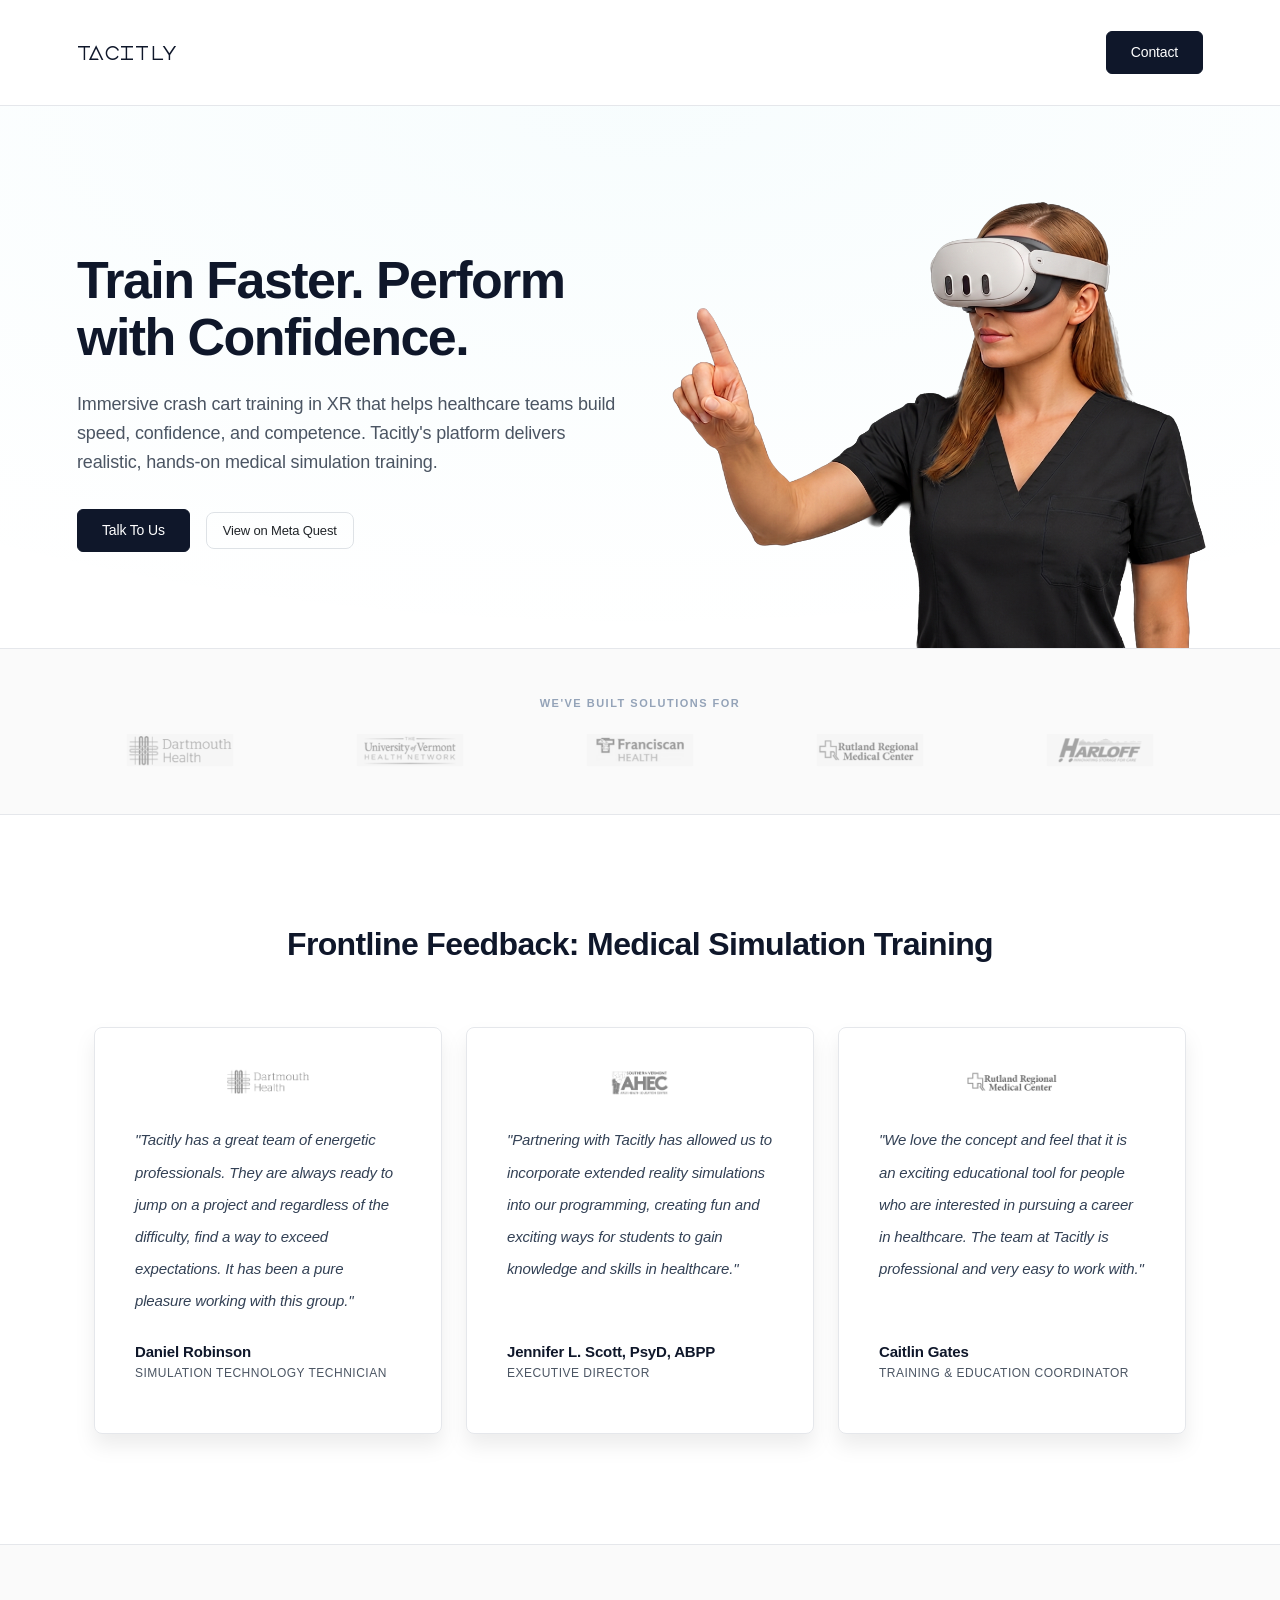
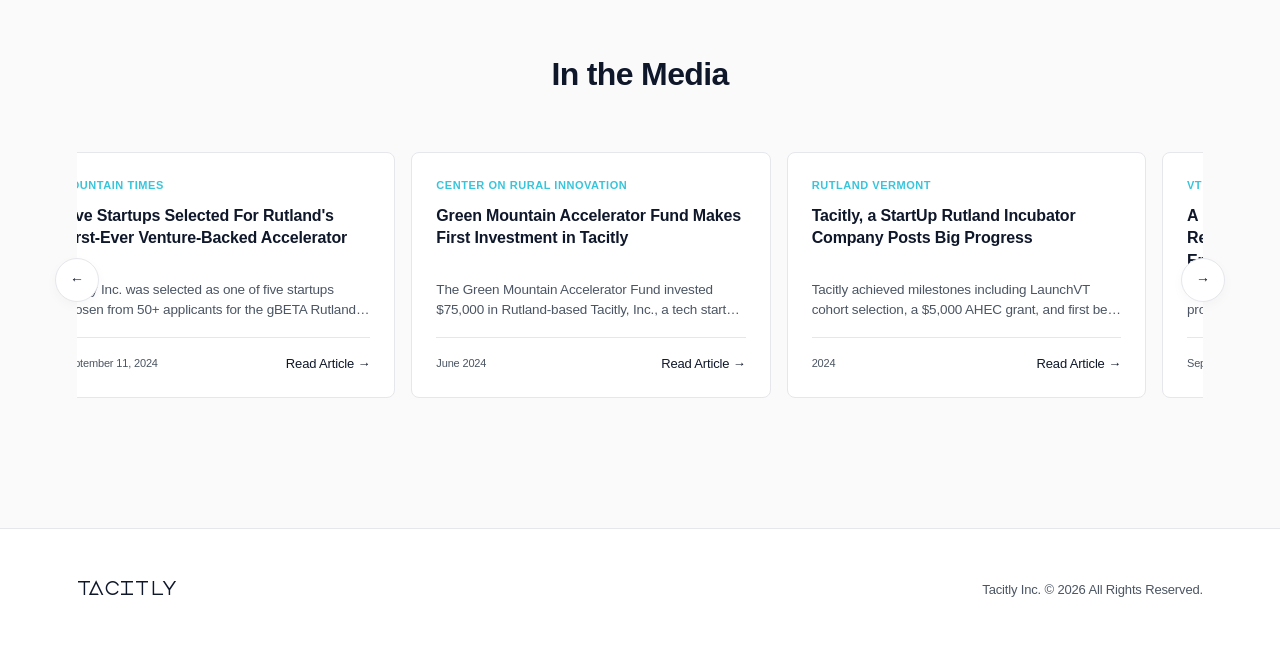
==== commit 13df2a64: "Update index.html" ====
--- a/index.html
+++ b/index.html
@@ -555,7 +555,6 @@
         const container = document.getElementById('newsContainer');
         container.innerHTML = '';
 
-        // Stripped out data-aos attributes completely to avoid CSS transition conflicts
         newsData.forEach((item) => {
             const col = document.createElement('div');
             col.className = 'news_scroll_item original_item px-2';
@@ -571,23 +570,40 @@
         });
     }
 
-    $(document).ready(function() {
-        renderNewsCards();
-
+    // Force rendering to happen immediately during parsing
+    renderNewsCards();
+
+    // Use window.onload to ensure ALL css layout engines have finished drawing card dimensions
+    window.onload = function() {
         const scrollContainer = document.getElementById('newsContainer');
         let isHovered = false;
         let currentScroll = 0;
-        const pixelsPerSecond = 35; // Fine-tune speed easily right here
+        const pixelsPerSecond = 35; 
         let lastTime = null;
+        let totalOriginalWidth = 0;
+
+        // Calculate track length safely
+        function calculateWidths() {
+            const originalItems = scrollContainer.querySelectorAll('.original_item');
+            totalOriginalWidth = 0;
+            originalItems.forEach(item => {
+                totalOriginalWidth += item.getBoundingClientRect().width;
+            });
+        }
+        
+        // Run calculation once layouts are locked
+        calculateWidths();
+
+        // Re-calculate math if window sizes shift to protect layout widths
+        window.addEventListener('resize', calculateWidths);
 
         scrollContainer.addEventListener('mouseenter', () => isHovered = true);
         scrollContainer.addEventListener('mouseleave', () => {
             isHovered = false;
             currentScroll = scrollContainer.scrollLeft;
-            lastTime = null; // Reset anchor point for smooth takeover
+            lastTime = null; 
         });
 
-        // Sync track state if manually dragged or swiped
         scrollContainer.addEventListener('scroll', () => {
             if (isHovered) {
                 currentScroll = scrollContainer.scrollLeft;
@@ -599,16 +615,9 @@
             const deltaTime = (timestamp - lastTime) / 1000;
             lastTime = timestamp;
 
-            if (!isHovered) {
+            if (!isHovered && totalOriginalWidth > 0) {
                 currentScroll += pixelsPerSecond * deltaTime;
                 
-                const originalItems = scrollContainer.querySelectorAll('.original_item');
-                let totalOriginalWidth = 0;
-                originalItems.forEach(item => {
-                    totalOriginalWidth += item.offsetWidth;
-                });
-
-                // Hard loop reset point
                 if (currentScroll >= totalOriginalWidth) {
                     currentScroll = 0;
                 }
@@ -618,10 +627,9 @@
             requestAnimationFrame(autoScroll);
         }
 
-        // Kick off loop immediately on load
         requestAnimationFrame(autoScroll);
 
-        // Arrow button click handling synced to frame coordinates
+        // Arrow controls tracking variables correctly
         $('#slideRight').on('click', function() {
             const cardWidth = $('.news_scroll_item').outerWidth();
             currentScroll += cardWidth;
@@ -634,7 +642,7 @@
             if (currentScroll < 0) currentScroll = 0;
             scrollContainer.scrollLeft = currentScroll;
         });
-    });
+    };
 </script>
 </body>
 </html>
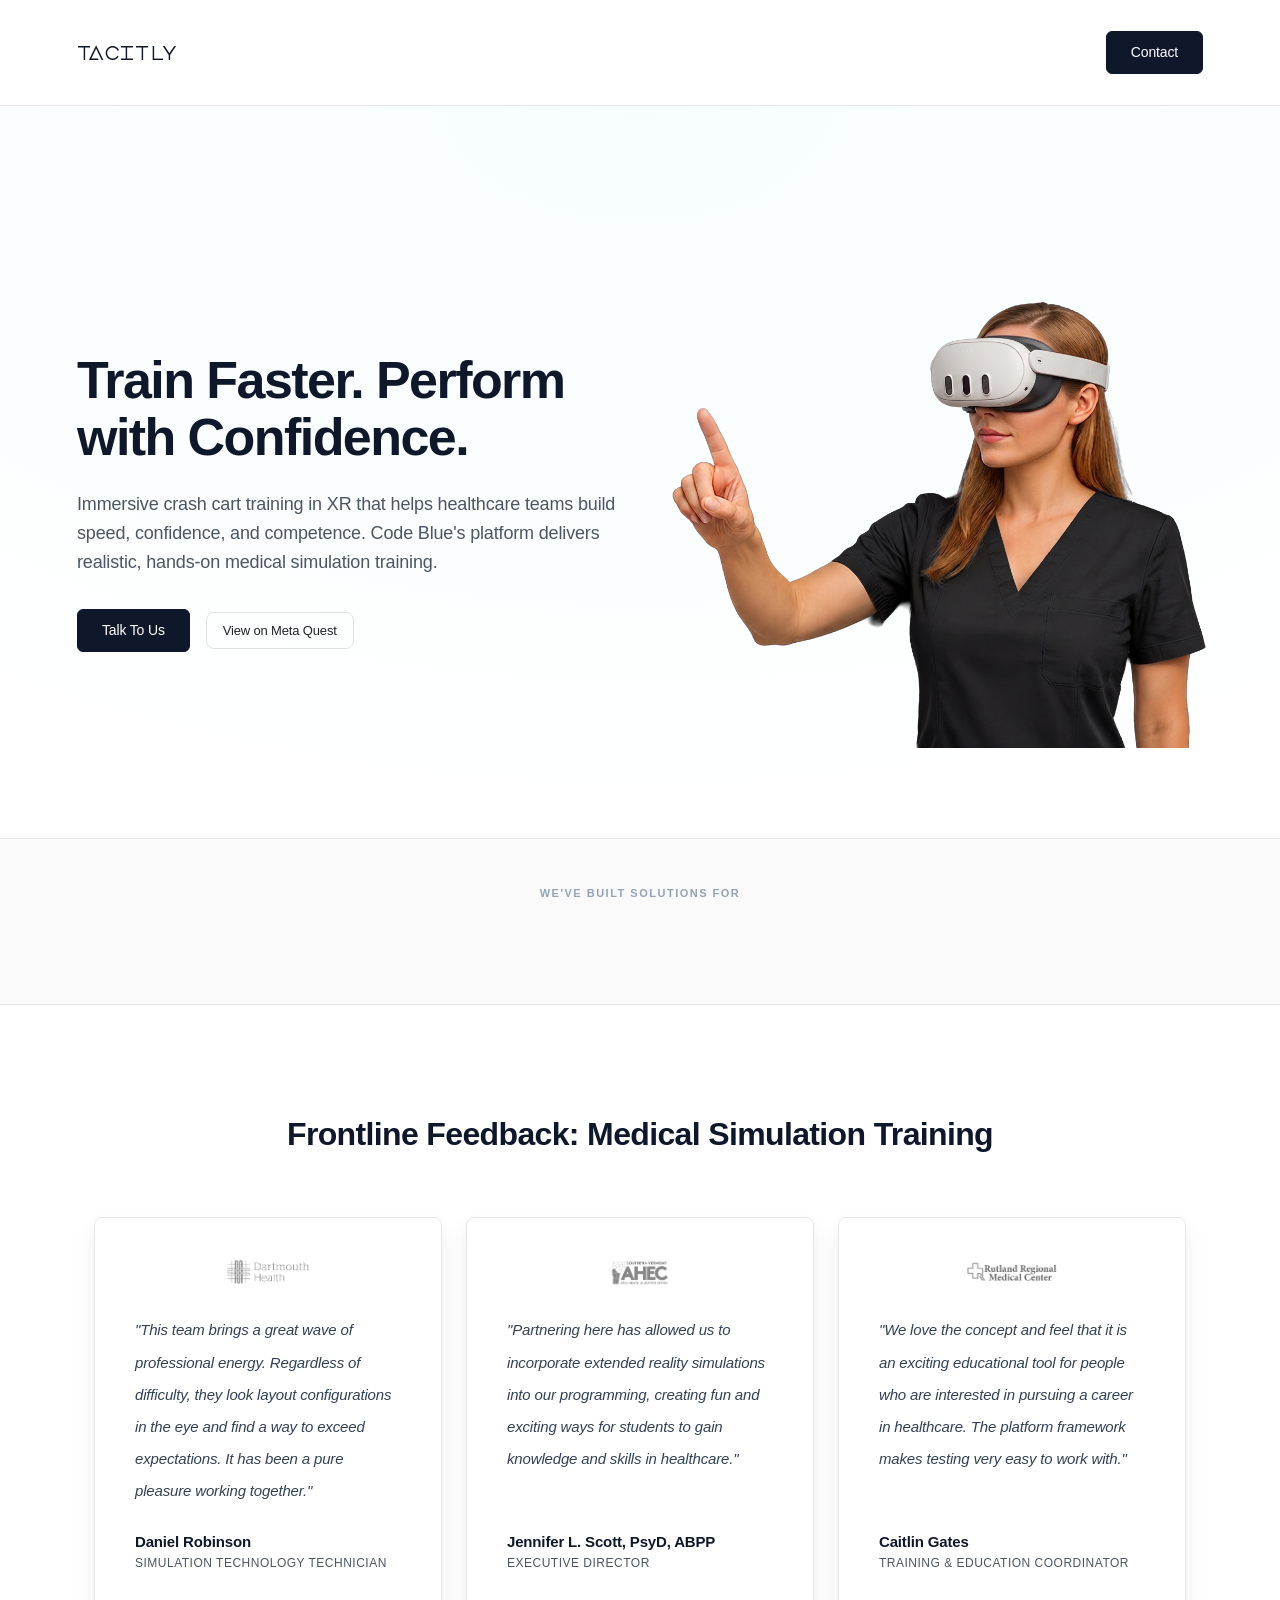
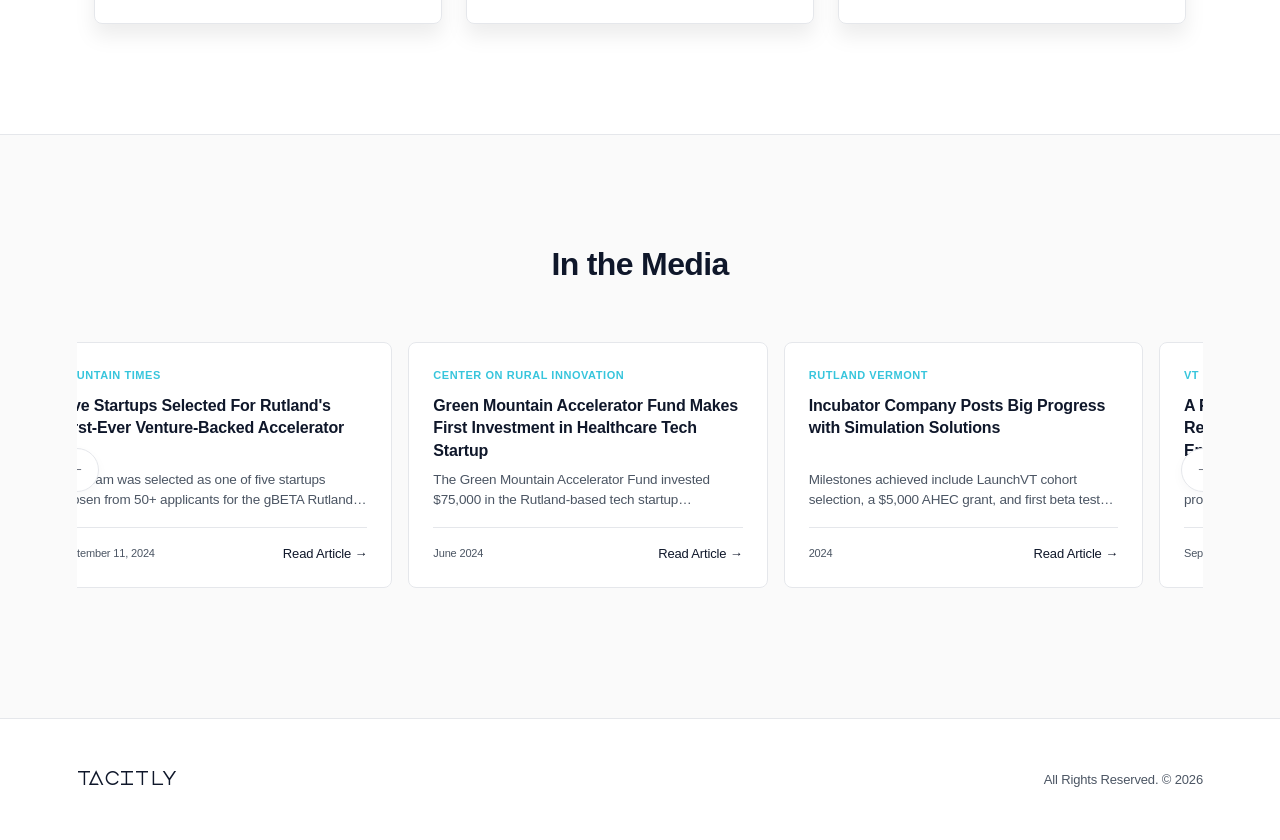
==== commit f185d8a8: "Update index.html" ====
--- a/index.html
+++ b/index.html
@@ -7,7 +7,7 @@
     <link class="favicon" rel="icon" href="favicon.ico" type="image/x-icon">
     <link rel="shortcut icon" href="favicon.ico" type="image/x-icon">
 
-    <title>Tacitly | XR Training for Healthcare</title>
+    <title>Code Blue: Surgical & ER Crash Cart | XR Training for Healthcare</title>
     <link rel="stylesheet" href="assets/css/bootstrap.min.css">
     <link rel="stylesheet" href="assets/css/aos.css">
     <link rel="stylesheet" href="assets/css/style.css">
@@ -108,7 +108,7 @@
         }
 
         .hero_sec {
-            padding-top: 20px;
+            padding: 120px 0 90px 0;
             background: radial-gradient(100% 100% at 50% 0%, rgba(55, 197, 220, 0.04) 0%, rgba(255, 255, 255, 0) 100%);
         }
 
@@ -204,6 +204,7 @@
             position: relative;
             display: flex;
             align-items: center;
+            overflow: hidden; /* Force strict containment boundary */
         }
         .news_scroll_wrapper {
             overflow-x: auto;
@@ -211,9 +212,10 @@
             display: flex;
             flex-wrap: nowrap;
             padding: 10px 0 20px 0;
-            scroll-behavior: smooth;
+            scroll-behavior: auto !important; /* Block CSS from fighting JS transitions during resets */
             -webkit-overflow-scrolling: touch;
             width: 100%;
+            will-change: scroll-position;
         }
         .news_scroll_wrapper::-webkit-scrollbar {
             height: 6px;
@@ -226,9 +228,12 @@
             background: #cbd5e1;
             border-radius: 10px;
         }
+        
         .news_scroll_item {
             flex: 0 0 100%;
             max-width: 100%;
+            transform: none !important; /* Stop inherited global style.css animations */
+            transition: none !important;
         }
         @media (min-width: 768px) {
             .news_scroll_item {
@@ -364,7 +369,7 @@
                                 Train Faster. Perform with Confidence.
                             </h1>
                             <p class="hero_desc" data-aos="fade-up" data-aos-delay="100">
-                                Immersive crash cart training in XR that helps healthcare teams build speed, confidence, and competence. Tacitly's platform delivers realistic, hands-on medical simulation training.
+                                Immersive crash cart training in XR that helps healthcare teams build speed, confidence, and competence. Code Blue's platform delivers realistic, hands-on medical simulation training.
                             </p>
                             <div class="d-flex gap-3 align-items-center" data-aos="fade-up" data-aos-delay="200">
                                 <a class="btn_pro_primary" href="mailto:contact@tacitly.com">Talk To Us</a>
@@ -376,7 +381,7 @@
                     </div>
                     <div class="col-lg-6">
                         <div class="hero_imgBox" data-aos="fade-left">
-                            <img class="img-fluid w-100" src="assets/img/hero.png" alt="Tacitly XR Simulation Interface">
+                            <img class="img-fluid w-100" src="assets/img/hero.png" alt="XR Simulation Interface">
                         </div>
                     </div>
                 </div>
@@ -404,7 +409,7 @@
                          <div class="feedback_item">
                               <img class="client_companyLogo" src="assets/img/Dartmouth_Health.png" alt="Dartmouth Health">
                               <p class="feedback_text">
-                                  "Tacitly has a great team of energetic professionals. They are always ready to jump on a project and regardless of the difficulty, find a way to exceed expectations. It has been a pure pleasure working with this group."
+                                  "This team brings a great wave of professional energy. Regardless of difficulty, they look layout configurations in the eye and find a way to exceed expectations. It has been a pure pleasure working together."
                               </p>
                               <div>
                                   <div class="client_name">Daniel Robinson</div>
@@ -416,7 +421,7 @@
                           <div class="feedback_item">
                                <img class="client_companyLogo" src="assets/img/AHEC_2.png" alt="AHEC">
                                <p class="feedback_text">
-                                   "Partnering with Tacitly has allowed us to incorporate extended reality simulations into our programming, creating fun and exciting ways for students to gain knowledge and skills in healthcare."
+                                   "Partnering here has allowed us to incorporate extended reality simulations into our programming, creating fun and exciting ways for students to gain knowledge and skills in healthcare."
                                </p>
                                <div>
                                    <div class="client_name">Jennifer L. Scott, PsyD, ABPP</div>
@@ -428,7 +433,7 @@
                           <div class="feedback_item">
                                <img class="client_companyLogo" src="assets/img/Rutland_Regional_Medical_Center.png" alt="Rutland Regional Medical Center">
                                <p class="feedback_text">
-                                   "We love the concept and feel that it is an exciting educational tool for people who are interested in pursuing a career in healthcare. The team at Tacitly is professional and very easy to work with."
+                                   "We love the concept and feel that it is an exciting educational tool for people who are interested in pursuing a career in healthcare. The platform framework makes testing very easy to work with."
                                </p>
                                <div>
                                    <div class="client_name">Caitlin Gates</div>
@@ -442,11 +447,10 @@
 
         <section class="news_sec">
              <div class="container">
-                 <h2 class="news_secTitle text-center" data-aos="fade-up">In the Media</h2>
+                 <h2 class="news_secTitle text-center">In the Media</h2>
                  <div class="news_slider_container">
                      <button class="slide_btn slide_btn_left" id="slideLeft">&#8592;</button>
-                     <div class="news_scroll_wrapper" id="newsContainer">
-                          </div>
+                     <div class="news_scroll_wrapper" id="newsContainer"></div>
                      <button class="slide_btn slide_btn_right" id="slideRight">&#8594;</button>
                  </div>
              </div>
@@ -461,7 +465,7 @@
                 </div>
                 <div class="col-md-8 text-md-end">
                     <p class="footer_cText mb-0">
-                        Tacitly Inc. &copy; <span id="year"></span> All Rights Reserved.
+                        All Rights Reserved. &copy; <span id="year"></span>
                     </p>
                 </div>
             </div>
@@ -473,176 +477,172 @@
     <script src="assets/js/aos.js"></script>
     <script src="assets/js/script.js"></script>
 
-<script>
-    document.getElementById('year').textContent = new Date().getFullYear();
-
-    const newsData = [
-        {
-            title: "Five Startups Selected For Rutland's First-Ever Venture-Backed Accelerator",
-            publication: "Mountain Times",
-            excerpt: "Tacitly Inc. was selected as one of five startups chosen from 50+ applicants for the gBETA Rutland program, recognized for growth potential and investor readiness.",
-            date: "September 11, 2024",
-            link: "https://mountaintimes.info/2024/09/11/five-startups-selected-for-rutlandsfirst-ever-venture-backed-accelerator/"
-        },
-        {
-            title: "Green Mountain Accelerator Fund Makes First Investment in Tacitly",
-            publication: "Center on Rural Innovation",
-            excerpt: "The Green Mountain Accelerator Fund invested $75,000 in Rutland-based Tacitly, Inc., a tech startup specializing in AR and VR tools for training healthcare professionals.",
-            date: "June 2024",
-            link: "https://ruralinnovation.us/press-releases/green-mountain-accelerator-fund-makes-first-investment/"
-        },
-        {
-            title: "Tacitly, a StartUp Rutland Incubator Company Posts Big Progress",
-            publication: "Rutland Vermont",
-            excerpt: "Tacitly achieved milestones including LaunchVT cohort selection, a $5,000 AHEC grant, and first beta tests with 50+ nursing students at UVM and Castleton University.",
-            date: "2024",
-            link: "https://rutlandvermont.com/tacitly-a-startup-rutland-incubator-company-posts-big-progress/"
-        },
-        {
-            title: "A Rutland Startup Created a Virtual Reality Tool to Train Nurses in Emergency Responses",
-            publication: "VT Digger",
-            excerpt: "VR simulation enables nursing students and professionals to practice and improve their skills in a safe, controlled environment for real-life emergencies.",
-            date: "September 5, 2023",
-            link: "https://vtdigger.org/2023/09/05/a-rutland-startup-created-a-virtual-reality-tool-to-train-nurses-in-emergency-responses/"
-        },
-        {
-            title: "Chawla Comments to VTDigger on VR 'Crash Cart' Training Tool",
-            publication: "UVM Larner College of Medicine",
-            excerpt: "Raj Chawla, faculty technology liaison at Larner, discussed innovative VR crash cart technology for emergency response training.",
-            date: "September 2023",
-            link: "https://www.uvm.edu/larnermed/news/chawla-comments-vtdigger-vr-crash-cart-training-tool"
-        },
-        {
-            title: "Partnership Tests VT Virtual Tech Trains Future Nurses",
-            publication: "WCAX",
-            excerpt: "The University of Vermont and Castleton University have partnered using VR technology to help train future nurses through virtual simulations and clinical scenarios.",
-            date: "May 18, 2023",
-            link: "https://www.wcax.com/2023/05/18/partnership-tests-vt-virtual-tech-trains-future-nurses/"
-        },
-        {
-            title: "LaunchVT Announces 2023 Accelerator Cohort",
-            publication: "Vermont Biz",
-            excerpt: "LaunchVT's 2023 cohort includes eight Vermont startups paired with dedicated business coaches for a twelve-week intensive accelerator program.",
-            date: "April 2023",
-            link: "https://vermontbiz.com/news/2023/april/12/launchvt-announces-2023-accelerator-cohort"
-        },
-        {
-            title: "Southern Vermont AHEC Sponsors Tacitly's Innovative Work",
-            publication: "Southern Vermont AHEC",
-            excerpt: "Southern Vermont AHEC is thrilled to sponsor Tacitly's innovative work and be part of this groundbreaking initiative in healthcare training.",
-            date: "2023",
-            link: "https://www.facebook.com/svahec/posts/690107573125844/"
-        }
-    ];
-
-    function createCardMarkup(item) {
-        return `
-            <div class="news_card">
-                <div class="news_content">
-                    <div class="news_publication">${item.publication}</div>
-                    <h3 class="news_title">${item.title}</h3>
-                    <p class="news_excerpt">${item.excerpt}</p>
-                    <div class="d-flex justify-content-between align-items-center pt-3 mt-auto border-top" style="border-color: var(--border-clean) !important;">
-                        <span style="font-size: 11px; color: var(--text-muted);">${item.date}</span>
-                        <a href="${item.link}" target="_blank" class="news_link">Read Article →</a>
+    <script>
+        document.getElementById('year').textContent = new Date().getFullYear();
+
+        const newsData = [
+            {
+                title: "Five Startups Selected For Rutland's First-Ever Venture-Backed Accelerator",
+                publication: "Mountain Times",
+                excerpt: "The team was selected as one of five startups chosen from 50+ applicants for the gBETA Rutland program, recognized for growth potential and investor readiness.",
+                date: "September 11, 2024",
+                link: "https://mountaintimes.info/2024/09/11/five-startups-selected-for-rutlandsfirst-ever-venture-backed-accelerator/"
+            },
+            {
+                title: "Green Mountain Accelerator Fund Makes First Investment in Healthcare Tech Startup",
+                publication: "Center on Rural Innovation",
+                excerpt: "The Green Mountain Accelerator Fund invested $75,000 in the Rutland-based tech startup specializing in AR and VR tools for training healthcare professionals.",
+                date: "June 2024",
+                link: "https://ruralinnovation.us/press-releases/green-mountain-accelerator-fund-makes-first-investment/"
+            },
+            {
+                title: "Incubator Company Posts Big Progress with Simulation Solutions",
+                publication: "Rutland Vermont",
+                excerpt: "Milestones achieved include LaunchVT cohort selection, a $5,000 AHEC grant, and first beta tests with 50+ nursing students at UVM and Castleton University.",
+                date: "2024",
+                link: "https://rutlandvermont.com/tacitly-a-startup-rutland-incubator-company-posts-big-progress/"
+            },
+            {
+                title: "A Rutland Startup Created a Virtual Reality Tool to Train Nurses in Emergency Responses",
+                publication: "VT Digger",
+                excerpt: "VR simulation enables nursing students and professionals to practice and improve their skills in a safe, controlled environment for real-life emergencies.",
+                date: "September 5, 2023",
+                link: "https://vtdigger.org/2023/09/05/a-rutland-startup-created-a-virtual-reality-tool-to-train-nurses-in-emergency-responses/"
+            },
+            {
+                title: "Chawla Comments to VTDigger on VR 'Crash Cart' Training Tool",
+                publication: "UVM Larner College of Medicine",
+                excerpt: "Raj Chawla, faculty technology liaison at Larner, discussed innovative VR crash cart technology for emergency response training.",
+                date: "September 2023",
+                link: "https://www.uvm.edu/larnermed/news/chawla-comments-vtdigger-vr-crash-cart-training-tool"
+            },
+            {
+                title: "Partnership Tests VT Virtual Tech Trains Future Nurses",
+                publication: "WCAX",
+                excerpt: "The University of Vermont and Castleton University have partnered using VR technology to help train future nurses through virtual simulations and clinical scenarios.",
+                date: "May 18, 2023",
+                link: "https://www.wcax.com/2023/05/18/partnership-tests-vt-virtual-tech-trains-future-nurses/"
+            },
+            {
+                title: "LaunchVT Announces 2023 Accelerator Cohort",
+                publication: "Vermont Biz",
+                excerpt: "LaunchVT's 2023 cohort includes eight Vermont startups paired with dedicated business coaches for a twelve-week intensive accelerator program.",
+                date: "April 2023",
+                link: "https://vermontbiz.com/news/2023/april/12/launchvt-announces-2023-accelerator-cohort"
+            },
+            {
+                title: "Southern Vermont AHEC Sponsors Innovative Simulation Work",
+                publication: "Southern Vermont AHEC",
+                excerpt: "Southern Vermont AHEC is thrilled to sponsor this innovative work and be part of this groundbreaking initiative in healthcare training.",
+                date: "2023",
+                link: "https://www.facebook.com/svahec/posts/690107573125844/"
+            }
+        ];
+
+        function createCardMarkup(item) {
+            return `
+                <div class="news_card">
+                    <div class="news_content">
+                        <div class="news_publication">${item.publication}</div>
+                        <h3 class="news_title">${item.title}</h3>
+                        <p class="news_excerpt">${item.excerpt}</p>
+                        <div class="d-flex justify-content-between align-items-center pt-3 mt-auto border-top" style="border-color: var(--border-clean) !important;">
+                            <span style="font-size: 11px; color: var(--text-muted);">${item.date}</span>
+                            <a href="${item.link}" target="_blank" class="news_link">Read Article →</a>
+                        </div>
                     </div>
                 </div>
-            </div>
-        `;
-    }
-
-    function renderNewsCards() {
-        const container = document.getElementById('newsContainer');
-        container.innerHTML = '';
-
-        newsData.forEach((item) => {
-            const col = document.createElement('div');
-            col.className = 'news_scroll_item original_item px-2';
-            col.innerHTML = createCardMarkup(item);
-            container.appendChild(col);
-        });
-
-        newsData.forEach((item) => {
-            const col = document.createElement('div');
-            col.className = 'news_scroll_item cloned_item px-2';
-            col.innerHTML = createCardMarkup(item);
-            container.appendChild(col);
-        });
-    }
-
-    // Force rendering to happen immediately during parsing
-    renderNewsCards();
-
-    // Use window.onload to ensure ALL css layout engines have finished drawing card dimensions
-    window.onload = function() {
-        const scrollContainer = document.getElementById('newsContainer');
-        let isHovered = false;
-        let currentScroll = 0;
-        const pixelsPerSecond = 35; 
-        let lastTime = null;
-        let totalOriginalWidth = 0;
-
-        // Calculate track length safely
-        function calculateWidths() {
-            const originalItems = scrollContainer.querySelectorAll('.original_item');
-            totalOriginalWidth = 0;
-            originalItems.forEach(item => {
-                totalOriginalWidth += item.getBoundingClientRect().width;
+            `;
+        }
+
+        function renderNewsCards() {
+            const container = document.getElementById('newsContainer');
+            container.innerHTML = '';
+
+            // Clean nodes without data-aos attributes to bypass layout paint triggers
+            newsData.forEach((item) => {
+                const col = document.createElement('div');
+                col.className = 'news_scroll_item original_item px-2';
+                col.innerHTML = createCardMarkup(item);
+                container.appendChild(col);
             });
-        }
-        
-        // Run calculation once layouts are locked
-        calculateWidths();
-
-        // Re-calculate math if window sizes shift to protect layout widths
-        window.addEventListener('resize', calculateWidths);
-
-        scrollContainer.addEventListener('mouseenter', () => isHovered = true);
-        scrollContainer.addEventListener('mouseleave', () => {
-            isHovered = false;
-            currentScroll = scrollContainer.scrollLeft;
-            lastTime = null; 
-        });
-
-        scrollContainer.addEventListener('scroll', () => {
-            if (isHovered) {
+
+            newsData.forEach((item) => {
+                const col = document.createElement('div');
+                col.className = 'news_scroll_item cloned_item px-2';
+                col.innerHTML = createCardMarkup(item);
+                container.appendChild(col);
+            });
+        }
+
+        // Render nodes immediately during browser compilation
+        renderNewsCards();
+
+        // Safe setup once viewport sizes and assets are locked by browser window
+        window.onload = function() {
+            const scrollContainer = document.getElementById('newsContainer');
+            let isHovered = false;
+            let currentScroll = 0;
+            const pixelsPerSecond = 35; 
+            let lastTime = null;
+            let totalOriginalWidth = 0;
+
+            function calculateWidths() {
+                const originalItems = scrollContainer.querySelectorAll('.original_item');
+                totalOriginalWidth = 0;
+                originalItems.forEach(item => {
+                    totalOriginalWidth += item.getBoundingClientRect().width;
+                });
+            }
+            
+            calculateWidths();
+            window.addEventListener('resize', calculateWidths);
+
+            scrollContainer.addEventListener('mouseenter', () => isHovered = true);
+            scrollContainer.addEventListener('mouseleave', () => {
+                isHovered = false;
                 currentScroll = scrollContainer.scrollLeft;
+                lastTime = null; 
+            });
+
+            scrollContainer.addEventListener('scroll', () => {
+                if (isHovered) {
+                    currentScroll = scrollContainer.scrollLeft;
+                }
+            });
+
+            function autoScroll(timestamp) {
+                if (!lastTime) lastTime = timestamp;
+                const deltaTime = (timestamp - lastTime) / 1000;
+                lastTime = timestamp;
+
+                if (!isHovered && totalOriginalWidth > 0) {
+                    currentScroll += pixelsPerSecond * deltaTime;
+                    
+                    if (currentScroll >= totalOriginalWidth) {
+                        currentScroll = 0;
+                    }
+                    
+                    scrollContainer.scrollLeft = currentScroll;
+                }
+                requestAnimationFrame(autoScroll);
             }
-        });
-
-        function autoScroll(timestamp) {
-            if (!lastTime) lastTime = timestamp;
-            const deltaTime = (timestamp - lastTime) / 1000;
-            lastTime = timestamp;
-
-            if (!isHovered && totalOriginalWidth > 0) {
-                currentScroll += pixelsPerSecond * deltaTime;
-                
-                if (currentScroll >= totalOriginalWidth) {
-                    currentScroll = 0;
-                }
-                
+
+            requestAnimationFrame(autoScroll);
+
+            $('#slideRight').on('click', function() {
+                const cardWidth = $('.news_scroll_item').outerWidth();
+                currentScroll += cardWidth;
                 scrollContainer.scrollLeft = currentScroll;
-            }
-            requestAnimationFrame(autoScroll);
-        }
-
-        requestAnimationFrame(autoScroll);
-
-        // Arrow controls tracking variables correctly
-        $('#slideRight').on('click', function() {
-            const cardWidth = $('.news_scroll_item').outerWidth();
-            currentScroll += cardWidth;
-            scrollContainer.scrollLeft = currentScroll;
-        });
-
-        $('#slideLeft').on('click', function() {
-            const cardWidth = $('.news_scroll_item').outerWidth();
-            currentScroll -= cardWidth;
-            if (currentScroll < 0) currentScroll = 0;
-            scrollContainer.scrollLeft = currentScroll;
-        });
-    };
-</script>
+            });
+
+            $('#slideLeft').on('click', function() {
+                const cardWidth = $('.news_scroll_item').outerWidth();
+                currentScroll -= cardWidth;
+                if (currentScroll < 0) currentScroll = 0;
+                scrollContainer.scrollLeft = currentScroll;
+            });
+        };
+    </script>
 </body>
 </html>
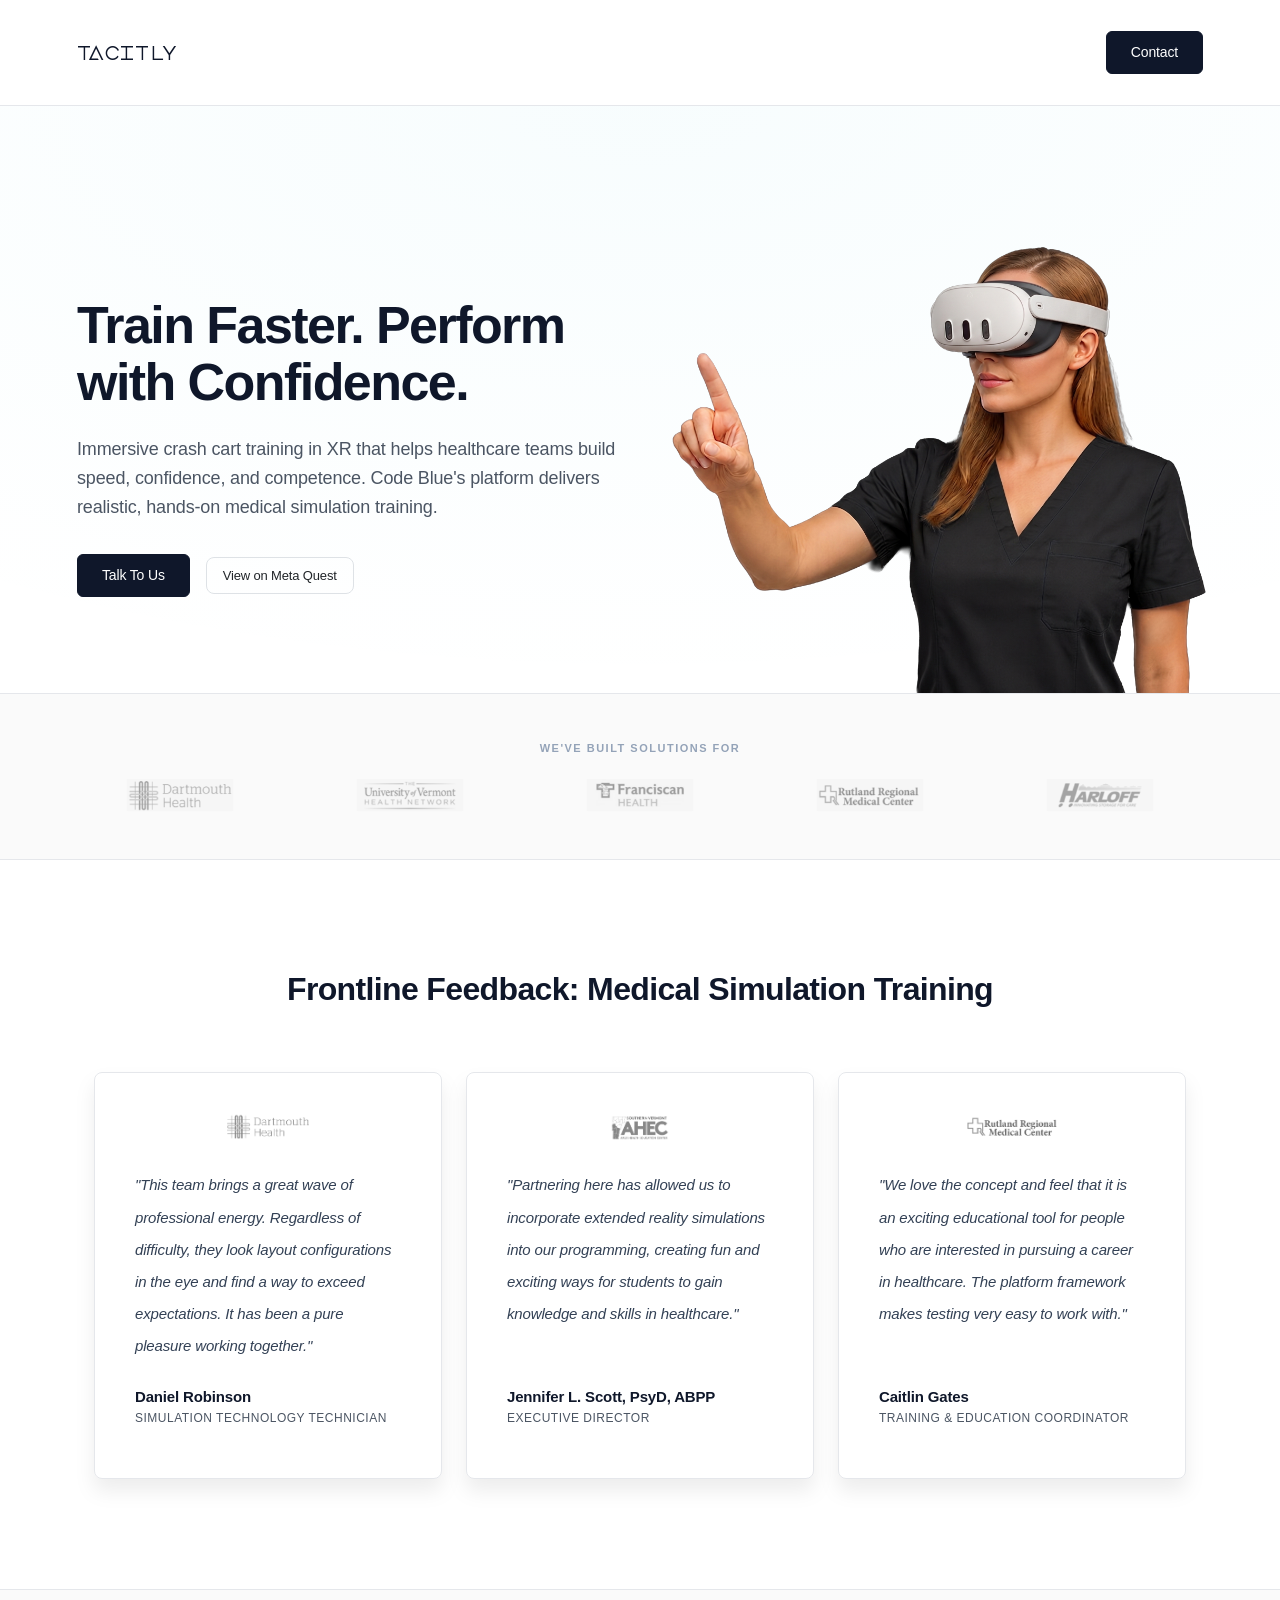
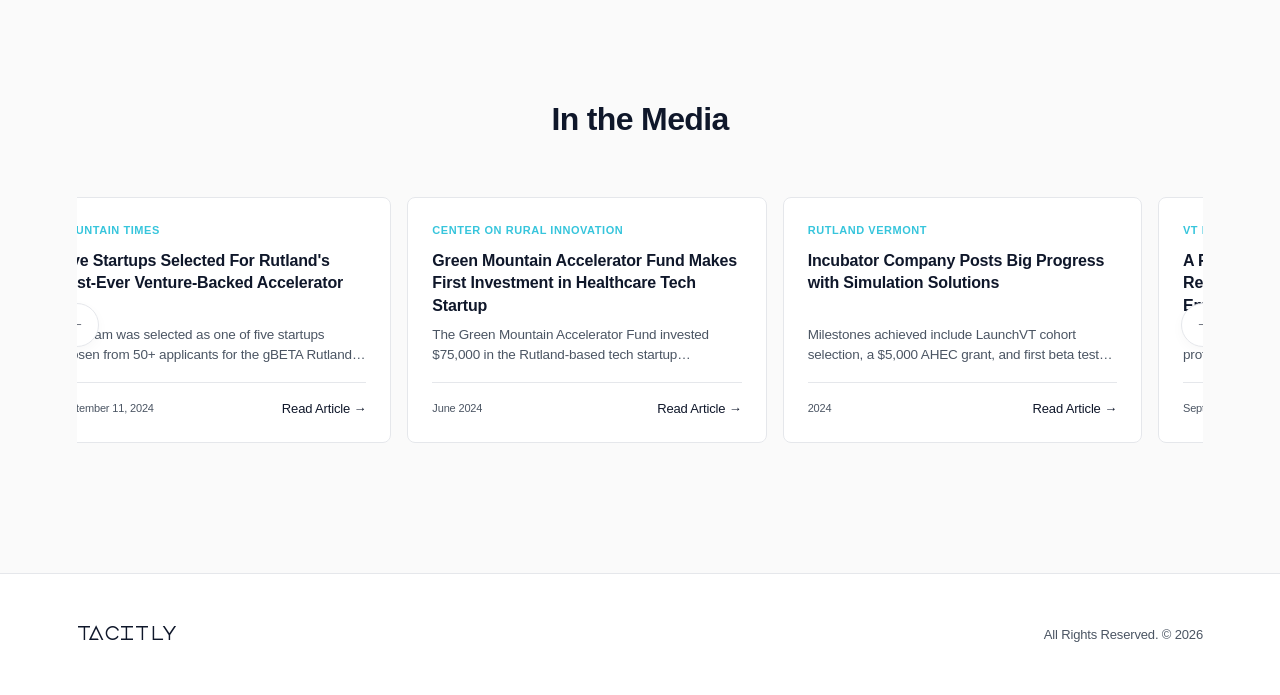
==== commit 2b1d7726: "Update index.html" ====
--- a/index.html
+++ b/index.html
@@ -108,7 +108,7 @@
         }
 
         .hero_sec {
-            padding: 120px 0 90px 0;
+            /*padding: 120px 0 90px 0;*/
             background: radial-gradient(100% 100% at 50% 0%, rgba(55, 197, 220, 0.04) 0%, rgba(255, 255, 255, 0) 100%);
         }
 
